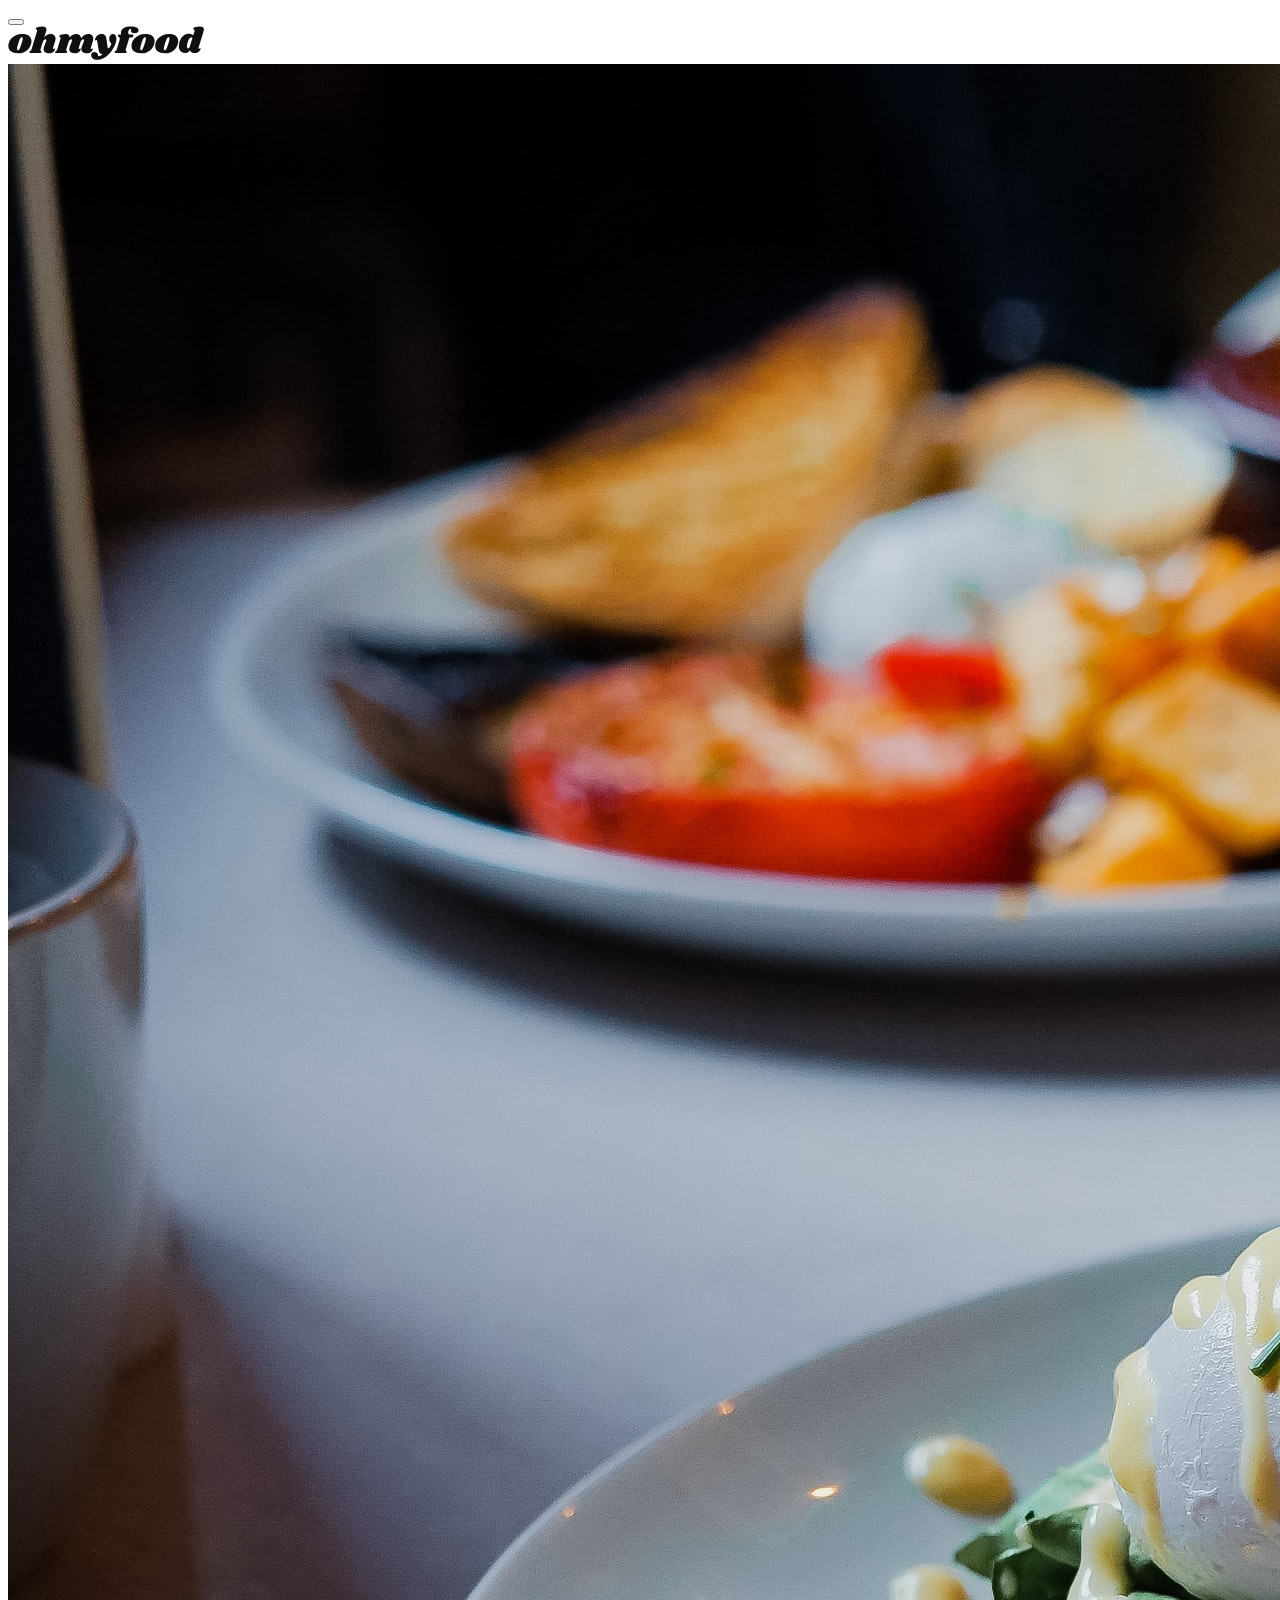
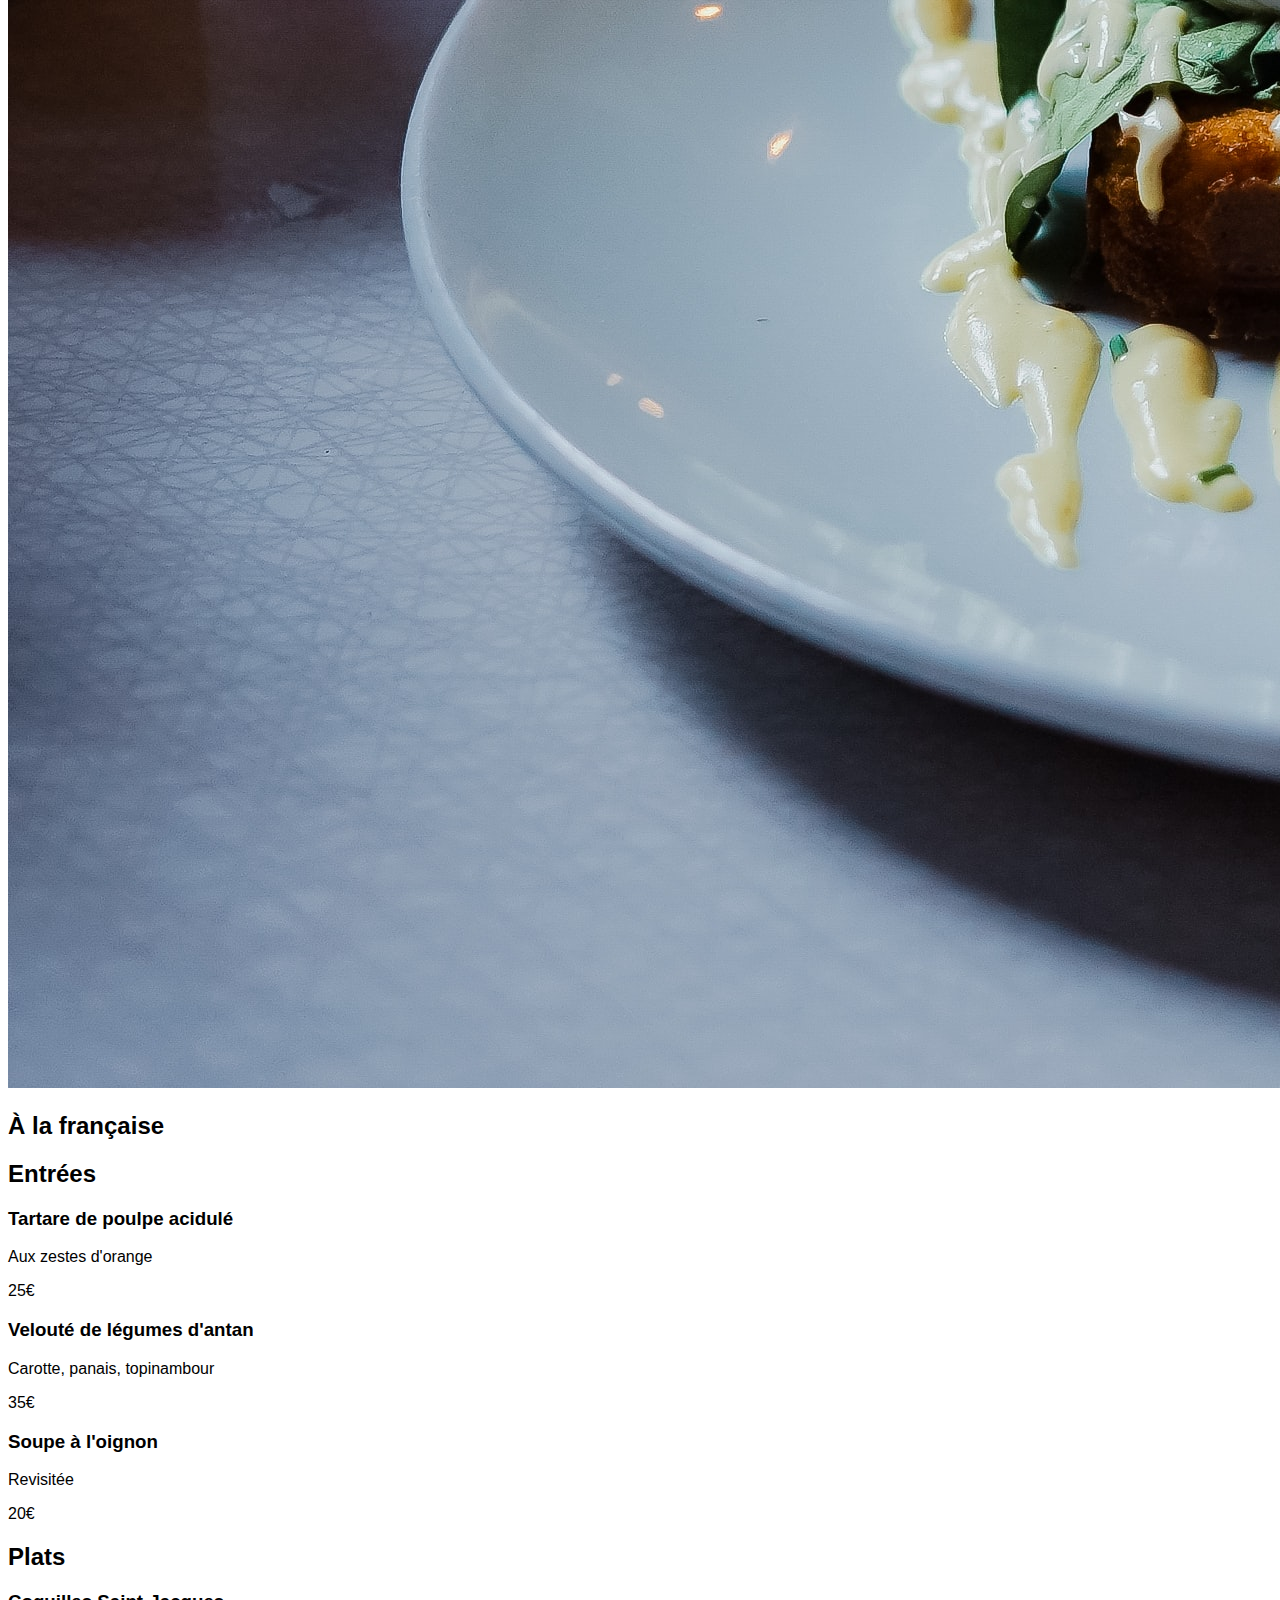
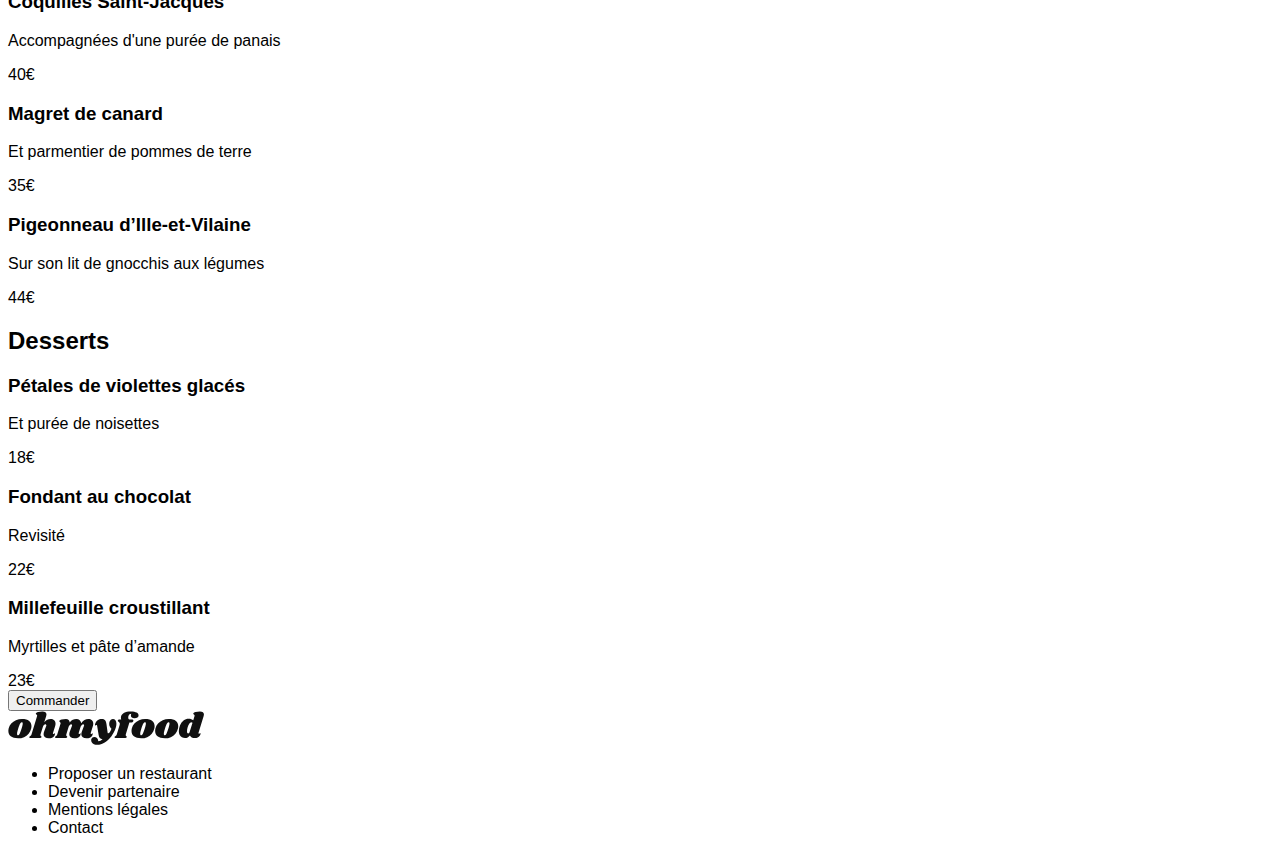
==== OhMyFood/a-la-francaise.html @ ac352d1b "Add files via upload" ====
<!DOCTYPE html>
<html lang="fr">
<head>
    <meta charset="UTF-8">
    <meta name="viewport" content="width=device-width, initial-scale=1.0">
    <title>Menu - À la française</title>
    <link rel="stylesheet" href="css/style.css">
    <link rel="preconnect" href="https://fonts.googleapis.com">
    <link rel="preconnect" href="https://fonts.gstatic.com" crossorigin>
    <link href="https://fonts.googleapis.com/css2?family=Raleway:wght@400;500;700&display=swap" rel="stylesheet">
    <link rel="stylesheet" href="https://cdnjs.cloudflare.com/ajax/libs/font-awesome/6.2.1/css/all.min.css"
        integrity="sha512-MV7K8+y+gLIBoVD59lQIYicR65iaqukzvf/nwasF0nqhPay5w/9lJmVM2hMDcnK1OnMGCdVK+iQrJ7lzPJQd1w=="
        crossorigin="anonymous" referrerpolicy="no-referrer">
</head>
<body>
    <header>
        <button class="retour"><a href="index.html"><i class="fa-solid fa-arrow-left"></i></a></button>
        <div class="header__img">
            <a href="">
                <img src="images/logo/ohmyfood@2x.svg" alt="logo de ohmyfood">
            </a>
        </div>
    </header>
    <main>
        <div class="restaurant-img">
            <img src="images/restaurants/toa-heftiba-DQKerTsQwi0-unsplash.jpg" alt="À la française">
        </div>
        <section class="restaurant__menu">
            <div class="restaurant__title">
                <h2>À la française</h2>
                <i class="fa-regular fa-heart"></i>
            </div>
            <section class="menu">
                <h2 class="title">
                    Entrées
                </h2>
                <article class="menu__content">
                    <h3 class="menu__title">Tartare de poulpe acidulé</h3>
                    <div class="menu__price__desc">
                        <p>Aux zestes d'orange</p>
                        <div class="price">25€</div>
                    </div>
                </article>
                <article class="menu__content">
                    <h3 class="menu__title">Velouté de légumes d'antan</h3>
                    <div class="menu__price__desc">
                        <p>Carotte, panais, topinambour</p>
                        <div class="price">35€</div>
                    </div>
                </article>
                <article class="menu__content">
                    <h3 class="menu__title">Soupe à l'oignon</h3>
                    <div class="menu__price__desc">
                        <p>Revisitée</p>
                        <div class="price">20€</div>
                    </div>
                </article>
            </section>
            <section class="menu">
                <h2 class="title">
                    Plats
                </h2>
                <article class="menu__content">
                    <h3 class="menu__title">Coquilles Saint-Jacques</h3>
                    <div class="menu__price__desc">
                        <p>Accompagnées d'une purée de panais</p>
                        <div class="price">40€</div>
                    </div>
                </article>
                <article class="menu__content">
                    <h3 class="menu__title">Magret de canard</h3>
                    <div class="menu__price__desc">
                        <p>Et parmentier de pommes de terre</p>
                        <div class="price">35€</div>
                    </div>
                </article>
                <article class="menu__content">
                    <h3 class="menu__title">Pigeonneau d’Ille-et-Vilaine</h3>
                    <div class="menu__price__desc">
                        <p>Sur son lit de gnocchis aux légumes</p>
                        <div class="price">44€</div>
                    </div>
                </article>
            </section>
            <section class="menu">
                <h2 class="title">
                    Desserts
                </h2>
                <article class="menu__content">
                    <h3 class="menu__title">Pétales de violettes glacés</h3>
                    <div class="menu__price__desc">
                        <p>Et purée de noisettes</p>
                        <div class="price">18€</div>
                    </div>
                </article>
                <article class="menu__content">
                    <h3 class="menu__title">Fondant au chocolat</h3>
                    <div class="menu__price__desc">
                        <p>Revisité</p>
                        <div class="price">22€</div>
                    </div>
                </article>
                <article class="menu__content">
                    <h3 class="menu__title">Millefeuille croustillant</h3>
                    <div class="menu__price__desc">
                        <p>Myrtilles et pâte d’amande</p>
                        <div class="price">23€</div>
                    </div>
                </article>
            </section>
        </section>
        <div class="commander">
            <button class="bouton">Commander</button>
        </div> 
    </main>
    <footer>
        <footer>
            <img src="images/logo/ohmyfood@2x.svg" alt="logo ohmyfood">
            <div class="footer-nav">
                <nav>
                    <ul>
                        <li>
                            <i class="fa-solid fa-utensils"></i>Proposer un restaurant</li>
                        <li>
                            <i class="fa-solid fa-handshake-angle"></i>Devenir partenaire</li>
                        <li>Mentions légales</li>
                        <li>Contact</li>
                    </ul>
                </nav>
            </div>
        </footer>
    </footer>   
</body>
</html>
---- OhMyFood/css/style.css ----
/****** General ***********/
* {
  font-family: "Roboto", sans-serif;
}

:root {
  --main-color: #9356DC;
  --main-bg-color: #F2F2F2;
  --button-bg-color:linear-gradient(193.33deg, #9356DC -11.44%, #FF79DA 123.93%);
}

a {
  text-decoration: none;
  color: #000;
}

@media screen and (max-width: 768px) {
  body {
    margin: 0;
    padding: 0px;
    background-color: #f6f6f6;
  }
  footer {
    background-color: #353535;
    padding-top: 30px;
    padding-bottom: 10px;
  }
  footer img {
    padding-left: 37px;
    filter: invert(100%) sepia(0%) saturate(7500%) hue-rotate(120deg) brightness(120%) contrast(102%);
    width: 138px;
  }
  footer .footer-nav nav ul li {
    color: white;
    list-style: none;
    padding-bottom: 10px;
  }
  footer i {
    font-size: 15px;
  }
  figure {
    background-color: white;
    border-radius: 20px;
    width: 85%;
  }
  figure img {
    width: 100%;
    height: 200px;
    -o-object-fit: cover;
       object-fit: cover;
    border-top-left-radius: 20px;
    border-top-right-radius: 20px;
  }
  figure figcaption {
    padding-left: 15px;
  }
  .restaurant__content {
    display: flex;
    justify-content: space-between;
    margin-top: -20px;
  }
  i {
    padding-right: 15px;
    margin-top: -30px;
    font-size: 25px;
  }
  .restaurant__list {
    display: flex;
    position: absolute;
    margin-left: 64%;
    padding-left: 10px;
    padding-right: 10px;
    height: 30px;
    border-radius: 5px;
    background-color: #99E2D0;
    text-align: center;
    align-items: center;
    color: #008766;
  }
  #restaurant {
    background-color: var(--main-bg-color);
    padding-bottom: 50px;
    padding-top: 25px;
  }
  #restaurant h1 {
    padding-left: 40px;
    font-size: 24px;
  }
  #restaurant h1 h2 {
    font-size: 18px;
  }
  #restaurant__place {
    font-size: 17px;
    margin-top: -15px;
    padding-bottom: 15px;
  }
  nav ol li {
    margin-left: -20px;
    padding-bottom: 20px;
    list-style: none;
  }
  nav ol li p {
    border-radius: 50px;
    text-align: center;
    background: var(--main-color);
    color: white;
    width: 27px;
    position: relative;
    height: 27px;
    display: block;
    align-items: center;
    margin-top: -43px;
    margin-left: -11px;
    line-break: 27px !important;
  }
  .mon__button {
    text-decoration: none;
    color: #000;
    display: inline-block;
    width: 95%;
    height: 60px;
    line-height: 60px;
    vertical-align: middle;
    text-align: center;
    border-radius: 15px;
    background: #f6f6f6;
    box-shadow: 2px 4px 3px lightgrey;
  }
  .fonctionnement {
    padding-bottom: 25px;
    padding-top: 20px;
    background-color: white;
  }
  .fonctionnement h1 {
    padding-left: 20px;
    font-size: 24px;
    margin-top: 30px;
  }
  .fonctionnement nav {
    width: 100%;
  }
  .fonctionnement nav ul {
    width: 100%;
  }
  .fonctionnement nav ul li {
    margin-left: 4%;
    padding-bottom: 20px;
    list-style: none;
    width: 80%;
  }
  .fonctionnement nav ul li a {
    display: inline-block;
    width: 100%;
    line-height: 60px;
    border-radius: 15px;
    background: #f6f6f6;
    box-shadow: 2px 4px 3px lightgrey;
  }
  .fonctionnement nav ul li a i {
    font-size: 16px;
  }
  .fonctionnement nav ul li p {
    border-radius: 50px;
    background: var(--main-color);
    color: white;
    width: 11px;
    position: relative;
    height: 26px;
    margin-top: -43px;
    margin-left: -11px;
  }
  .bouton {
    line-height: 50px;
    text-align: center;
    width: 55%;
    color: white;
    background: linear-gradient(193.33deg, #9356DC -11.44%, #FF79DA 123.93%);
    border-radius: 25px;
    height: 50px;
    font-size: 16px;
    text-decoration: none;
    transition: all ease-out;
  }
  .bouton:hover {
    background: #e685e0;
    box-shadow: rgba(2, 3, 0, 0.35);
  }
  .reservation {
    display: flex;
    flex-direction: column;
    width: 100%;
    align-items: center;
    background-color: #f6f6f6;
    padding-bottom: 40px;
  }
  .reservation p {
    width: 85%;
    font-size: 18px;
    text-align: center;
    margin-top: 0px;
  }
  .reservation h1 {
    width: 70%;
    text-align: center;
    margin-bottom: 10px;
  }
  input {
    background-color: #EAEAEA;
    color: #353535;
    border: none;
    width: 100%;
    text-align: center;
    height: 45px;
    font-family: "Roboto";
    font-size: 16px;
  }
  .icon-placeholder {
    position: relative;
  }
  .icon-placeholder i {
    position: absolute;
    left: 32%;
    top: 63px;
    transform: translateY(-100%);
    font-size: 20px;
    color: #353535;
  }
  .header__img {
    padding-left: 30%;
    padding-top: 15px;
    padding-bottom: 10px;
    box-shadow: 2px 4px 3px black;
    background-color: white;
  }
  .icon-heart:active {
    color: red;
  }
  /*     --------------------------------------------------------------------------  LES AUTRES PAGES     -------------------------------------------------------------------------- */
  .retour {
    position: absolute;
    padding-top: 28px;
    background-color: white;
    border-color: white;
    box-shadow: 0px 0px 0px white;
    padding-left: 20px;
    border-style: none;
  }
  .restaurant-img img {
    -o-object-fit: cover;
       object-fit: cover;
    width: 100%;
    height: 220px;
    position: relative;
  }
  h2, h3, p, .price {
    padding-left: 15px;
  }
  .menu h2 {
    margin-bottom: -2px;
    font-family: Roboto;
    text-transform: uppercase;
    font-weight: lighter;
    -webkit-text-decoration: underline #99E2D0;
            text-decoration: underline #99E2D0;
  }
  .commander {
    align-items: center;
    display: flex;
    flex-direction: column;
    padding-bottom: 40px;
    margin-top: 3%;
  }
  .check {
    font-size: 16px;
    position: absolute;
    left: 90%;
    top: 38%;
    color: white;
    border-radius: 20px;
    width: 20px;
    background-color: #99E2D0;
  }
  .check {
    animation-name: slideLeft;
    -webkit-animation-name: slideLeft;
    animation-duration: 1s;
    -webkit-animation-duration: 1s;
    animation-timing-function: ease-in-out;
    -webkit-animation-timing-function: ease-in-out;
    visibility: visible !important;
    animation-delay: 3s;
  }
  @keyframes slideLeft {
    0% {
      transform: translateX(150%);
    }
    50% {
      transform: translateX(-8%);
    }
    65% {
      transform: translateX(4%);
    }
    80% {
      transform: translateX(-4%);
    }
    95% {
      transform: translateX(2%);
    }
    100% {
      transform: translateX(0%);
    }
  }
  .restaurant__menu {
    border-top: 20px;
  }
  .restaurant__menu .restaurant__title {
    display: flex;
    padding-top: 10px;
    border-radius: 20px;
    background-color: #f6f6f6;
    position: relative;
    margin-top: -40px;
    justify-content: space-between;
  }
  .restaurant__menu .restaurant__title i {
    padding-top: 46px;
  }
  .menu__content {
    background-color: white;
    height: 70px;
    border-radius: 15px;
    width: 94%;
    margin-left: 12px;
    margin-top: 13px;
    box-shadow: 2px 4px 3px #EAEAEA;
  }
  .menu__title {
    margin-top: 12px;
    padding-top: 10px;
  }
  .menu__price__desc {
    display: flex;
    flex-direction: row;
    justify-content: space-between;
    align-items: baseline;
    margin-top: -23px;
    width: 95%;
  }
  .menu__price__desc p {
    font-size: 15px;
  }
}
/*
------------------------------------------------------------------------------------------- VERSION TABLET -----------------------------------------------------------------------------------*/
@media screen and (min-width: 769px) and (max-width: 1200px) {
  body {
    margin: 0;
  }
  .header__img {
    padding-left: 40%;
    padding-top: 15px;
    padding-bottom: 10px;
    background-color: white;
  }
  .icon-placeholder {
    position: relative;
  }
  .icon-placeholder i {
    position: absolute;
    left: 43%;
    top: 63px;
    transform: translateY(-100%);
    font-size: 20px;
    color: #353535;
  }
  input {
    background-color: #EAEAEA;
    color: #353535;
    border: none;
    width: 99.5%;
    text-align: center;
    height: 45px;
    font-family: "Roboto";
    font-size: 16px;
  }
  .reservation {
    display: flex;
    flex-direction: column;
    width: 100%;
    align-items: center;
    background-color: #f6f6f6;
    padding-bottom: 40px;
  }
  .reservation h1 {
    width: 70%;
    text-align: center;
    margin-bottom: 10px;
  }
  .reservation p {
    width: 85%;
    font-size: 18px;
    text-align: center;
    margin-top: 0px;
  }
  .bouton {
    line-height: 50px;
    text-align: center;
    width: 25%;
    color: white;
    background: linear-gradient(193.33deg, #9356DC -11.44%, #FF79DA 123.93%);
    border-radius: 25px;
    height: 50px;
    font-size: 16px;
    text-decoration: none;
    transition: all ease-out;
  }
  .bouton:hover {
    background: #e685e0;
    box-shadow: rgba(2, 3, 0, 0.35);
  }
  .fonctionnement {
    padding-bottom: 25px;
    padding-top: 20px;
    background-color: white;
  }
  .fonctionnement h1 {
    padding-left: 11%;
    font-size: 24px;
    margin-top: 30px;
  }
  .fonctionnement nav {
    display: flex;
    flex-direction: row;
    width: 100%;
  }
  .fonctionnement nav ul {
    width: 100%;
    display: flex;
  }
  .fonctionnement nav ul li {
    margin-left: 7%;
    padding-bottom: 20px;
    list-style: none;
    width: 23%;
  }
  .fonctionnement nav ul li a {
    display: inline-block;
    width: 100%;
    line-height: 60px;
    border-radius: 15px;
    background: #f6f6f6;
    box-shadow: 2px 4px 3px lightgrey;
  }
  .fonctionnement nav ul li a i {
    font-size: 16px;
    padding-left: 9%;
  }
  .fonctionnement nav ul li p {
    border-radius: 50px;
    text-align: center;
    background: var(--main-color);
    color: white;
    width: 21px;
    position: relative;
    height: 21px;
    margin-top: -43px;
    margin-left: -11px;
  }
  #restaurant {
    background-color: var(--main-bg-color);
    padding-bottom: 50px;
    padding-top: 25px;
    margin-left: -15px;
  }
  #restaurant h1 {
    padding-left: 12%;
    font-size: 24px;
  }
  #restaurant h2 {
    font-size: 18px;
  }
  .restaurant__figure {
    padding-left: 10%;
  }
  .restaurant__list {
    display: flex;
    position: absolute;
    margin-left: 24.5%;
    padding-left: 10px;
    padding-right: 10px;
    height: 30px;
    border-radius: 5px;
    background-color: #99E2D0;
    text-align: center;
    align-items: center;
    color: #008766;
  }
  .restaurant__content {
    display: flex;
    justify-content: space-between;
    margin-top: -20px;
  }
  .restaurant__place {
    font-size: 17px;
  }
  i {
    padding-right: 15px;
    margin-top: -20px;
    font-size: 25px;
  }
  figure {
    background-color: white;
    border-radius: 20px;
    width: 37%;
    display: inline-block;
  }
  figure img {
    width: 100%;
    height: 145px;
    -o-object-fit: cover;
       object-fit: cover;
    border-top-left-radius: 20px;
    border-top-right-radius: 20px;
  }
  figure figcaption {
    padding-left: 15px;
  }
  footer {
    background-color: #353535;
    padding-top: 30px;
    padding-bottom: 10px;
    display: flex;
    flex-direction: row-reverse;
    justify-content: space-evenly;
  }
  footer img {
    padding-left: 37px;
    filter: invert(100%) sepia(0%) saturate(7500%) hue-rotate(120deg) brightness(120%) contrast(102%);
    width: 138px;
  }
  footer i {
    font-size: 15px;
  }
  .footer-nav nav ul {
    color: white;
    list-style: none;
    width: 100%;
    display: flex;
    justify-content: space-between;
  }
  .footer-nav nav ul ul {
    display: flex;
    justify-content: space-around;
  }
  /*-----------------------  DEUXIEME PARTIE TABLETTE --------------------- */
  .retour {
    position: absolute;
    padding-top: 28px;
    background-color: white;
    border-color: white;
    box-shadow: 0px 0px 0px white;
    padding-left: 20px;
    border-style: none;
  }
  .restaurant-img img {
    -o-object-fit: cover;
       object-fit: cover;
    width: 100%;
    height: 220px;
    position: relative;
  }
  h2, h3, p, .price {
    padding-left: 15px;
  }
  .menu h2 {
    margin-bottom: -2px;
    font-family: Roboto;
    text-transform: uppercase;
    font-weight: lighter;
    -webkit-text-decoration: underline #99E2D0;
            text-decoration: underline #99E2D0;
  }
  .commander {
    align-items: center;
    display: flex;
    flex-direction: column;
    padding-bottom: 2%;
    margin-left: 10%;
    margin-right: 10%;
    background-color: #f6f6f6;
  }
  .check {
    font-size: 16px;
    position: absolute;
    left: 90%;
    top: 38%;
    color: white;
    border-radius: 20px;
    width: 20px;
    background-color: #99E2D0;
  }
  .check {
    animation-name: slideLeft;
    -webkit-animation-name: slideLeft;
    animation-duration: 1s;
    -webkit-animation-duration: 1s;
    animation-timing-function: ease-in-out;
    -webkit-animation-timing-function: ease-in-out;
    visibility: visible !important;
    animation-delay: 3s;
  }
  @keyframes slideLeft {
    0% {
      transform: translateX(150%);
    }
    50% {
      transform: translateX(-8%);
    }
    65% {
      transform: translateX(4%);
    }
    80% {
      transform: translateX(-4%);
    }
    95% {
      transform: translateX(2%);
    }
    100% {
      transform: translateX(0%);
    }
  }
  .restaurant__menu {
    border-top: 20px;
    padding: 0% 10% 0% 10%;
  }
  .restaurant__title {
    display: flex;
    padding-top: 10px;
    border-radius: 20px;
    background-color: #f6f6f6;
    position: relative;
    margin-top: -40px;
    justify-content: space-between;
  }
  .restaurant__title i {
    padding-top: 46px;
  }
  .menu {
    background-color: #f6f6f6;
    margin-top: -38px;
    padding-top: 50px;
    padding-bottom: 8%;
  }
  .menu__content {
    background-color: white;
    height: 70px;
    border-radius: 15px;
    width: 94%;
    margin-left: 12px;
    margin-top: 20px;
    padding-bottom: 20px;
    box-shadow: 2px 4px 3px #EAEAEA;
  }
  .menu__title {
    margin-top: 12px;
    padding-top: 10px;
  }
  .menu__price__desc {
    display: flex;
    flex-direction: row;
    justify-content: space-between;
    align-items: baseline;
    margin-top: -23px;
    width: 95%;
  }
  .menu__price__desc p {
    font-size: 15px;
  }
}/*# sourceMappingURL=style.css.map */
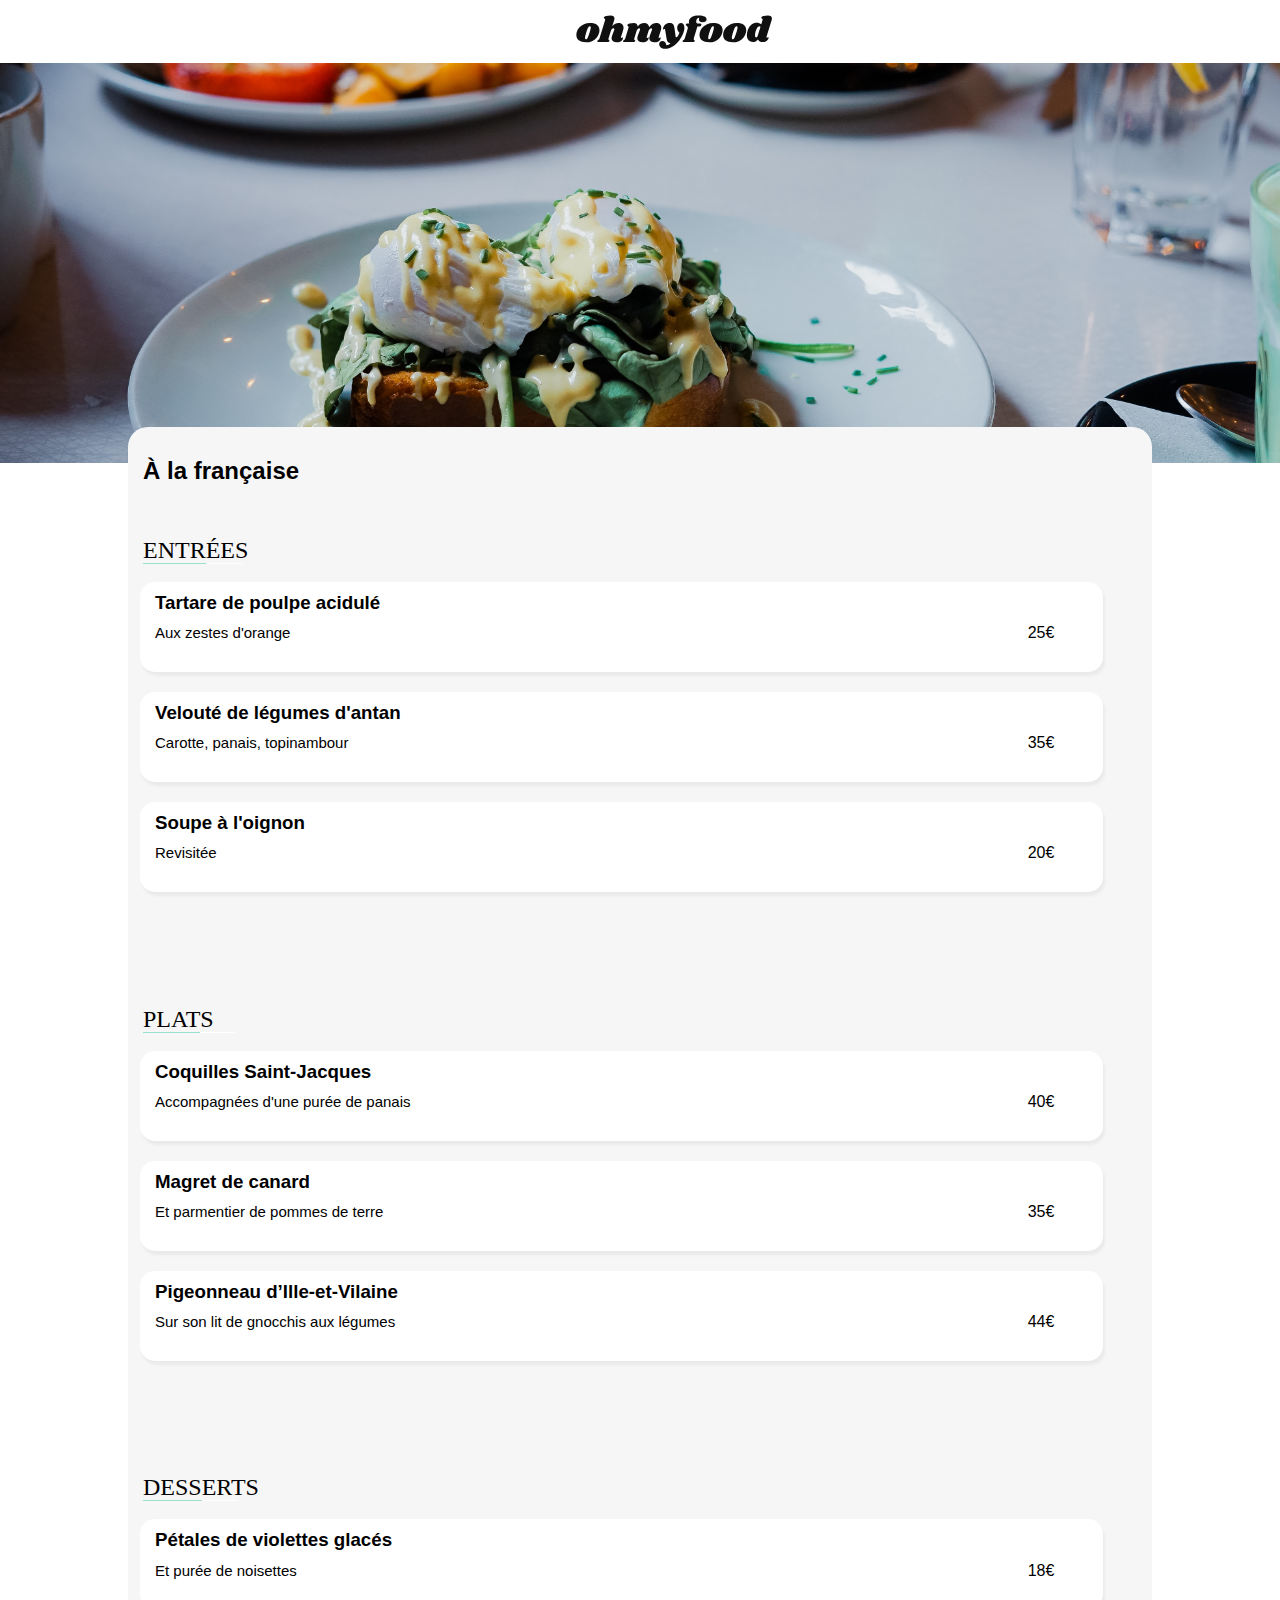
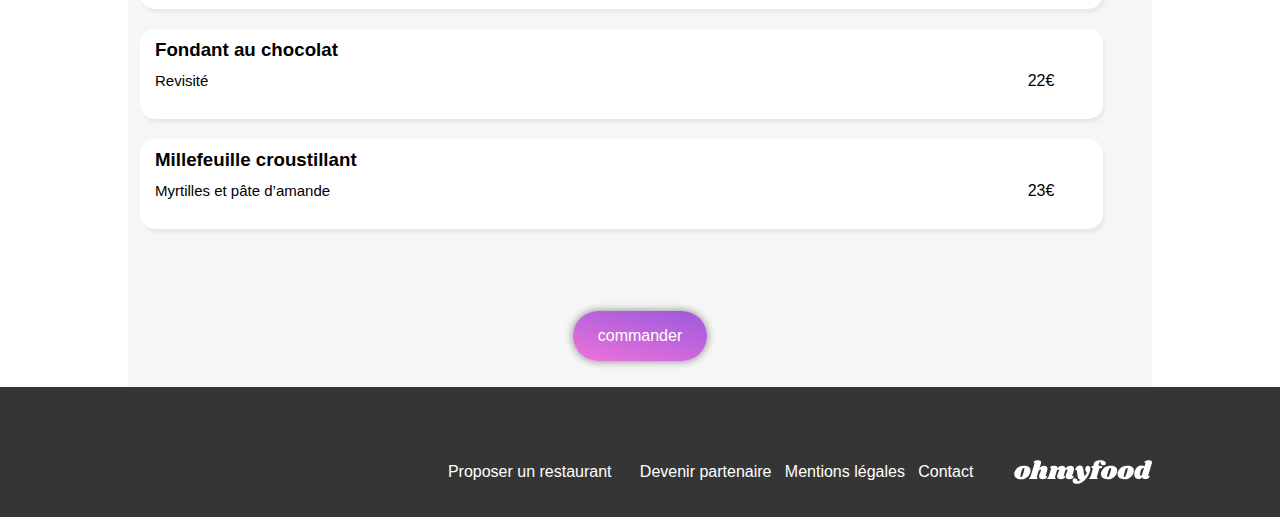
==== commit 77065f84: "j'ai modifié du scss et du HTML pour pouvoir faire l'underline en dessous des menu" ====
--- a/OhMyFood/a-la-francaise.html
+++ b/OhMyFood/a-la-francaise.html
@@ -32,7 +32,7 @@
             </div>
             <section class="menu">
                 <h2 class="title">
-                    Entrées
+                    <span class="underline-custom">Entr</span>ées
                 </h2>
                 <article class="menu__content">
                     <h3 class="menu__title">Tartare de poulpe acidulé</h3>
@@ -58,7 +58,7 @@
             </section>
             <section class="menu">
                 <h2 class="title">
-                    Plats
+                    <span class="underline-custom">Plat</span>s
                 </h2>
                 <article class="menu__content">
                     <h3 class="menu__title">Coquilles Saint-Jacques</h3>
@@ -84,7 +84,7 @@
             </section>
             <section class="menu">
                 <h2 class="title">
-                    Desserts
+                    <span class="underline-custom">Dess</span>erts
                 </h2>
                 <article class="menu__content">
                     <h3 class="menu__title">Pétales de violettes glacés</h3>
@@ -110,7 +110,7 @@
             </section>
         </section>
         <div class="commander">
-            <button class="bouton">Commander</button>
+            <a class="bouton" href="#">commander</a>
         </div> 
     </main>
     <footer>
--- a/OhMyFood/css/style.css
+++ b/OhMyFood/css/style.css
@@ -1,3 +1,4 @@
+@charset "UTF-8";
 /****** General ***********/
 * {
   font-family: "Roboto", sans-serif;
@@ -175,6 +176,7 @@
     width: 55%;
     color: white;
     background: linear-gradient(193.33deg, #9356DC -11.44%, #FF79DA 123.93%);
+    box-shadow: 0 0 0.5em gray;
     border-radius: 25px;
     height: 50px;
     font-size: 16px;
@@ -183,7 +185,7 @@
   }
   .bouton:hover {
     background: #e685e0;
-    box-shadow: rgba(2, 3, 0, 0.35);
+    box-shadow: 0 0 1em gray;
   }
   .reservation {
     display: flex;
@@ -260,15 +262,35 @@
     font-family: Roboto;
     text-transform: uppercase;
     font-weight: lighter;
-    -webkit-text-decoration: underline #99E2D0;
-            text-decoration: underline #99E2D0;
+  }
+  .menu h2 .underline-custom {
+    font-family: Roboto;
+    position: relative;
+    display: inline-block;
+  }
+  .menu h2 .underline-custom::before {
+    content: "";
+    position: absolute;
+    height: 1px;
+    width: 100%; /* Pleine largeur du texte */
+    background-color: #99E2D0; /* Couleur de l'underline */
+    bottom: 0;
+  }
+  .menu h2 .underline-custom::after {
+    content: "";
+    position: absolute;
+    height: 1px;
+    width: 60%; /* Ajustez la largeur de l'underline selon vos besoins */
+    background-color: white; /* Couleur de fond pour masquer l'underline en trop */
+    bottom: 0;
+    left: 100%; /* Alignez l'underline à droite du texte */
   }
   .commander {
     align-items: center;
     display: flex;
     flex-direction: column;
     padding-bottom: 40px;
-    margin-top: 3%;
+    margin-top: 10%;
   }
   .check {
     font-size: 16px;
@@ -368,7 +390,7 @@
   .icon-placeholder i {
     position: absolute;
     left: 43%;
-    top: 63px;
+    top: px;
     transform: translateY(-100%);
     font-size: 20px;
     color: #353535;
@@ -408,6 +430,7 @@
     width: 25%;
     color: white;
     background: linear-gradient(193.33deg, #9356DC -11.44%, #FF79DA 123.93%);
+    box-shadow: 0 0 0.5em gray;
     border-radius: 25px;
     height: 50px;
     font-size: 16px;
@@ -416,7 +439,7 @@
   }
   .bouton:hover {
     background: #e685e0;
-    box-shadow: rgba(2, 3, 0, 0.35);
+    box-shadow: 0 0 1em gray;
   }
   .fonctionnement {
     padding-bottom: 25px;
@@ -534,7 +557,7 @@
     justify-content: space-evenly;
   }
   footer img {
-    padding-left: 37px;
+    padding-left: 60px;
     filter: invert(100%) sepia(0%) saturate(7500%) hue-rotate(120deg) brightness(120%) contrast(102%);
     width: 138px;
   }
@@ -577,8 +600,28 @@
     font-family: Roboto;
     text-transform: uppercase;
     font-weight: lighter;
-    -webkit-text-decoration: underline #99E2D0;
-            text-decoration: underline #99E2D0;
+  }
+  .menu h2 .underline-custom {
+    font-family: Roboto;
+    position: relative;
+    display: inline-block;
+  }
+  .menu h2 .underline-custom::before {
+    content: "";
+    position: absolute;
+    height: 1px;
+    width: 100%; /* Pleine largeur du texte */
+    background-color: #99E2D0; /* Couleur de l'underline */
+    bottom: 0;
+  }
+  .menu h2 .underline-custom::after {
+    content: "";
+    position: absolute;
+    height: 1px;
+    width: 60%; /* Ajustez la largeur de l'underline selon vos besoins */
+    background-color: white; /* Couleur de fond pour masquer l'underline en trop */
+    bottom: 0;
+    left: 100%; /* Alignez l'underline à droite du texte */
   }
   .commander {
     align-items: center;
@@ -651,7 +694,7 @@
     padding-top: 50px;
     padding-bottom: 8%;
   }
-  .menu__content {
+  .menu .menu__content {
     background-color: white;
     height: 70px;
     border-radius: 15px;
@@ -661,11 +704,11 @@
     padding-bottom: 20px;
     box-shadow: 2px 4px 3px #EAEAEA;
   }
-  .menu__title {
+  .menu .menu__content .menu__title {
     margin-top: 12px;
     padding-top: 10px;
   }
-  .menu__price__desc {
+  .menu .menu__content .menu__price__desc {
     display: flex;
     flex-direction: row;
     justify-content: space-between;
@@ -673,7 +716,366 @@
     margin-top: -23px;
     width: 95%;
   }
-  .menu__price__desc p {
+  .menu .menu__content .menu__price__desc p {
     font-size: 15px;
   }
+}
+/* ----------------------------------------   VERSION DESKTOP ----------------------------------- */
+@media screen and (min-width: 1201px) {
+  body {
+    margin: 0;
+  }
+  .header__img {
+    padding-left: 45%;
+    padding-top: 15px;
+    padding-bottom: 10px;
+    background-color: white;
+  }
+  .icon-placeholder {
+    position: relative;
+  }
+  .icon-placeholder i {
+    position: absolute;
+    left: 46%;
+    top: 52px;
+    transform: translateY(-100%);
+    font-size: 20px;
+    color: #353535;
+  }
+  input {
+    background-color: #EAEAEA;
+    color: #353535;
+    border: none;
+    width: 99.5%;
+    text-align: center;
+    height: 45px;
+    font-family: "Roboto";
+    font-size: 16px;
+  }
+  .reservation {
+    display: flex;
+    flex-direction: column;
+    width: 100%;
+    align-items: center;
+    background-color: #f6f6f6;
+    padding-bottom: 40px;
+  }
+  .reservation h1 {
+    width: 70%;
+    text-align: center;
+    margin-bottom: 10px;
+  }
+  .reservation p {
+    width: 85%;
+    font-size: 18px;
+    text-align: center;
+    margin-top: 0px;
+  }
+  .bouton {
+    line-height: 50px;
+    text-align: center;
+    width: 13%;
+    color: white;
+    background: linear-gradient(193.33deg, #9356DC -11.44%, #FF79DA 123.93%);
+    box-shadow: 0 0 0.5em gray;
+    border-radius: 25px;
+    height: 50px;
+    font-size: 16px;
+    text-decoration: none;
+    transition: all ease-out;
+  }
+  .bouton:hover {
+    background: #e685e0;
+    box-shadow: 0 0 1em gray;
+  }
+  .fonctionnement {
+    padding-bottom: 25px;
+    padding-top: 20px;
+    background-color: white;
+  }
+  .fonctionnement h1 {
+    padding-left: 11%;
+    font-size: 24px;
+    margin-top: 30px;
+  }
+  .fonctionnement nav {
+    display: flex;
+    flex-direction: row;
+    width: 100%;
+  }
+  .fonctionnement nav ul {
+    width: 80%;
+    display: flex;
+  }
+  .fonctionnement nav ul li {
+    margin-left: 12%;
+    padding-bottom: 20px;
+    list-style: none;
+    width: 23%;
+  }
+  .fonctionnement nav ul li a {
+    display: inline-block;
+    width: 100%;
+    line-height: 60px;
+    border-radius: 15px;
+    background: #f6f6f6;
+    box-shadow: 2px 4px 3px lightgrey;
+  }
+  .fonctionnement nav ul li a i {
+    font-size: 16px;
+    padding-left: 9%;
+  }
+  .fonctionnement nav ul li a i:hover {
+    color: var(--main-color);
+  }
+  .fonctionnement nav ul li p {
+    border-radius: 50px;
+    text-align: center;
+    background: var(--main-color);
+    color: white;
+    width: 21px;
+    position: relative;
+    height: 21px;
+    margin-top: -43px;
+    margin-left: -11px;
+  }
+  #restaurant {
+    background-color: var(--main-bg-color);
+    padding-bottom: 50px;
+    padding-top: 25px;
+    margin-left: -15px;
+  }
+  #restaurant h1 {
+    padding-left: 12%;
+    font-size: 24px;
+  }
+  #restaurant h2 {
+    font-size: 18px;
+  }
+  .restaurant__figure {
+    padding-left: 10%;
+  }
+  .restaurant__list {
+    display: flex;
+    position: absolute;
+    margin-left: 27%;
+    padding-left: 15px;
+    padding-right: 10px;
+    height: 30px;
+    border-radius: 5px;
+    background-color: #99E2D0;
+    text-align: center;
+    align-items: center;
+    color: #008766;
+  }
+  .restaurant__content {
+    display: flex;
+    justify-content: space-between;
+    margin-top: -20px;
+  }
+  .restaurant__place {
+    font-size: 17px;
+  }
+  i {
+    padding-right: 15px;
+    margin-top: -20px;
+    font-size: 25px;
+  }
+  figure {
+    background-color: white;
+    border-radius: 20px;
+    width: 37%;
+    display: inline-block;
+  }
+  figure img {
+    width: 100%;
+    height: 200px;
+    -o-object-fit: cover;
+       object-fit: cover;
+    border-top-left-radius: 20px;
+    border-top-right-radius: 20px;
+  }
+  figure figcaption {
+    padding-left: 15px;
+  }
+  footer {
+    background-color: #353535;
+    padding-top: 30px;
+    padding-bottom: 10px;
+    display: flex;
+    flex-direction: row-reverse;
+    justify-content: normal;
+    padding-right: 10%;
+  }
+  footer img {
+    padding-left: 7%;
+    filter: invert(100%) sepia(0%) saturate(7500%) hue-rotate(120deg) brightness(120%) contrast(102%);
+    width: 138px;
+  }
+  footer i {
+    font-size: 15px;
+  }
+  .footer-nav nav ul {
+    color: white;
+    list-style: none;
+    width: 100%;
+    display: flex;
+    justify-content: space-between;
+  }
+  .footer-nav nav ul ul {
+    display: flex;
+    justify-content: space-around;
+  }
+  /*-----------------------  DEUXIEME PARTIE PC --------------------- */
+  .retour {
+    position: absolute;
+    padding-top: 28px;
+    background-color: white;
+    border-color: white;
+    box-shadow: 0px 0px 0px white;
+    padding-left: 20px;
+    border-style: none;
+  }
+  .restaurant-img img {
+    -o-object-fit: cover;
+       object-fit: cover;
+    width: 100%;
+    height: 400px;
+    position: relative;
+  }
+  h2, h3, p, .price {
+    padding-left: 15px;
+  }
+  .menu h2 {
+    margin-bottom: -2px;
+    font-family: Roboto;
+    text-transform: uppercase;
+    font-weight: lighter;
+  }
+  .menu h2 .underline-custom {
+    font-family: Roboto;
+    position: relative;
+    display: inline-block;
+  }
+  .menu h2 .underline-custom::before {
+    content: "";
+    position: absolute;
+    height: 1px;
+    width: 100%; /* Pleine largeur du texte */
+    background-color: #99E2D0; /* Couleur de l'underline */
+    bottom: 0;
+  }
+  .menu h2 .underline-custom::after {
+    content: "";
+    position: absolute;
+    height: 1px;
+    width: 60%; /* Ajustez la largeur de l'underline selon vos besoins */
+    background-color: white; /* Couleur de fond pour masquer l'underline en trop */
+    bottom: 0;
+    left: 100%; /* Alignez l'underline à droite du texte */
+  }
+  .commander {
+    align-items: center;
+    display: flex;
+    flex-direction: column;
+    padding-bottom: 2%;
+    margin-left: 10%;
+    margin-right: 10%;
+    background-color: #f6f6f6;
+  }
+  .check {
+    font-size: 16px;
+    position: absolute;
+    left: 90%;
+    top: 38%;
+    color: white;
+    border-radius: 20px;
+    width: 20px;
+    background-color: #99E2D0;
+  }
+  .check {
+    animation-name: slideLeft;
+    -webkit-animation-name: slideLeft;
+    animation-duration: 1s;
+    -webkit-animation-duration: 1s;
+    animation-timing-function: ease-in-out;
+    -webkit-animation-timing-function: ease-in-out;
+    visibility: visible !important;
+    animation-delay: 3s;
+  }
+  @keyframes slideLeft {
+    0% {
+      transform: translateX(150%);
+    }
+    50% {
+      transform: translateX(-8%);
+    }
+    65% {
+      transform: translateX(4%);
+    }
+    80% {
+      transform: translateX(-4%);
+    }
+    95% {
+      transform: translateX(2%);
+    }
+    100% {
+      transform: translateX(0%);
+    }
+  }
+  .restaurant__menu {
+    border-top: 20px;
+    padding: 0% 10% 0% 10%;
+  }
+  .restaurant__title {
+    display: flex;
+    padding-top: 10px;
+    border-radius: 20px;
+    background-color: #f6f6f6;
+    position: relative;
+    margin-top: -40px;
+    justify-content: space-between;
+  }
+  .restaurant__title i {
+    padding-top: 46px;
+  }
+  .menu {
+    background-color: #f6f6f6;
+    margin-top: -38px;
+    padding-top: 50px;
+    padding-bottom: 8%;
+  }
+  .menu .menu__content {
+    background-color: white;
+    height: 70px;
+    border-radius: 15px;
+    width: 94%;
+    margin-left: 12px;
+    margin-top: 20px;
+    padding-bottom: 20px;
+    box-shadow: 2px 4px 3px #EAEAEA;
+  }
+  .menu .menu__content .menu__title {
+    margin-top: 12px;
+    padding-top: 10px;
+  }
+  .menu .menu__content .menu__price__desc {
+    display: flex;
+    flex-direction: row;
+    justify-content: space-between;
+    align-items: baseline;
+    margin-top: -23px;
+    width: 95%;
+  }
+  .menu .menu__content .menu__price__desc p {
+    font-size: 15px;
+  }
+  footer {
+    width: 100%;
+  }
+  footer img {
+    padding-left: 7%;
+    filter: invert(100%) sepia(0%) saturate(7500%) hue-rotate(120deg) brightness(120%) contrast(102%);
+    width: 138px;
+  }
 }/*# sourceMappingURL=style.css.map */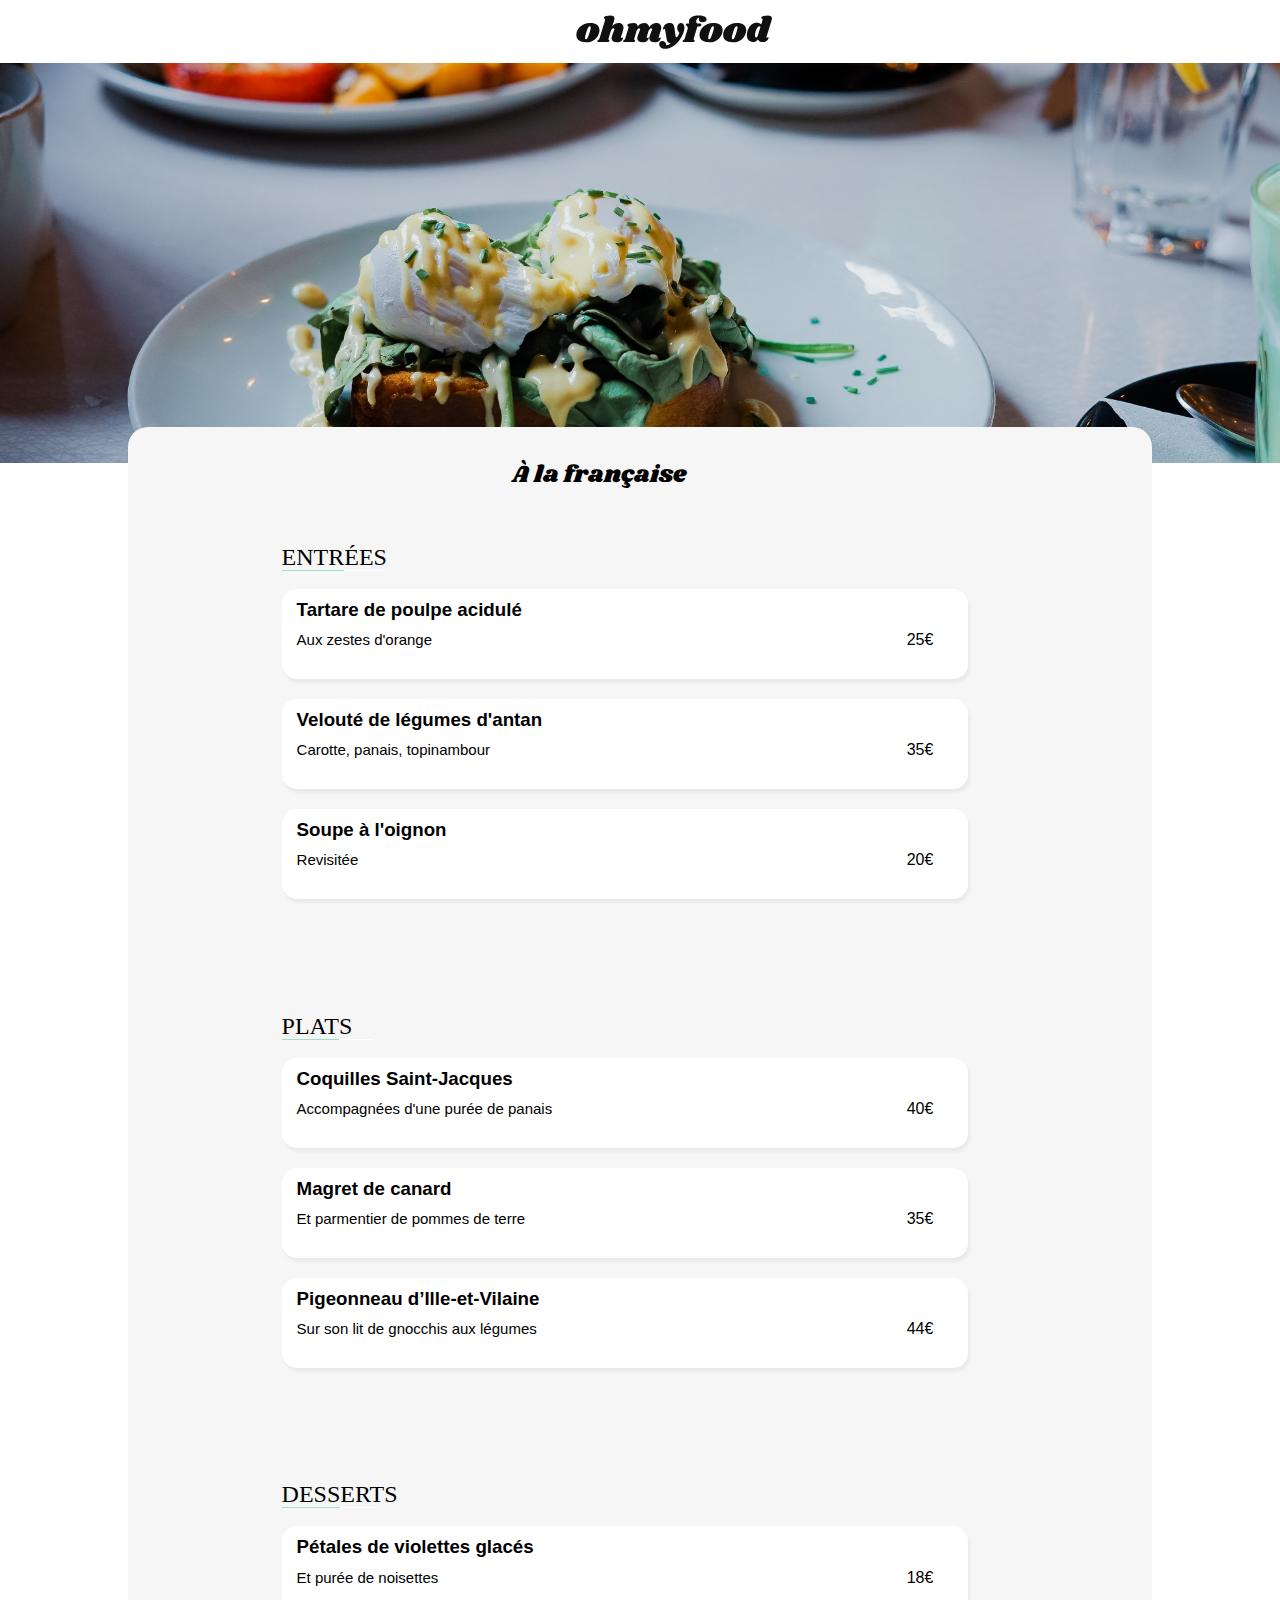
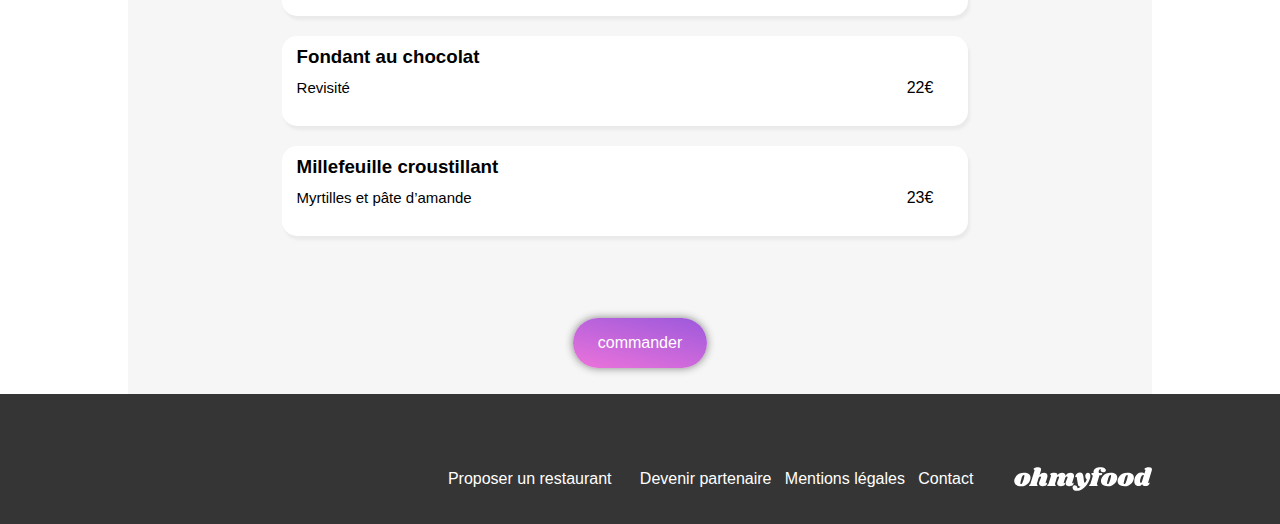
==== commit 78727987: "j'ai fais quelques modif ça m'a cassé le footer et le titre des restaurants mais c'est pas grave" ====
--- a/OhMyFood/a-la-francaise.html
+++ b/OhMyFood/a-la-francaise.html
@@ -11,6 +11,9 @@
     <link rel="stylesheet" href="https://cdnjs.cloudflare.com/ajax/libs/font-awesome/6.2.1/css/all.min.css"
         integrity="sha512-MV7K8+y+gLIBoVD59lQIYicR65iaqukzvf/nwasF0nqhPay5w/9lJmVM2hMDcnK1OnMGCdVK+iQrJ7lzPJQd1w=="
         crossorigin="anonymous" referrerpolicy="no-referrer">
+        <link rel="preconnect" href="https://fonts.googleapis.com">
+        <link rel="preconnect" href="https://fonts.gstatic.com" crossorigin>
+        <link href="https://fonts.googleapis.com/css2?family=Shrikhand&display=swap" rel="stylesheet"> 
 </head>
 <body>
     <header>
--- a/OhMyFood/css/style.css
+++ b/OhMyFood/css/style.css
@@ -347,6 +347,10 @@
   .restaurant__menu .restaurant__title i {
     padding-top: 46px;
   }
+  .restaurant__menu .restaurant__title h2 {
+    font-family: "Shrikhand", serif;
+    font-weight: lighter;
+  }
   .menu__content {
     background-color: white;
     height: 70px;
@@ -688,6 +692,10 @@
   .restaurant__title i {
     padding-top: 46px;
   }
+  .restaurant__title h2 {
+    font-family: "Shrikhand", serif;
+    font-weight: lighter;
+  }
   .menu {
     background-color: #f6f6f6;
     margin-top: -38px;
@@ -929,7 +937,7 @@
   /*-----------------------  DEUXIEME PARTIE PC --------------------- */
   .retour {
     position: absolute;
-    padding-top: 28px;
+    padding-top: 4px;
     background-color: white;
     border-color: white;
     box-shadow: 0px 0px 0px white;
@@ -1036,8 +1044,16 @@
     margin-top: -40px;
     justify-content: space-between;
   }
-  .restaurant__title i {
-    padding-top: 46px;
+  i {
+    padding-top: 39px;
+    position: relative;
+    right: 35%;
+  }
+  .restaurant__title h2 {
+    font-family: "Shrikhand", serif;
+    font-weight: lighter;
+    position: relative;
+    left: 36%;
   }
   .menu {
     background-color: #f6f6f6;
@@ -1045,21 +1061,24 @@
     padding-top: 50px;
     padding-bottom: 8%;
   }
+  .menu h2 {
+    padding-left: 15%;
+  }
   .menu .menu__content {
     background-color: white;
     height: 70px;
     border-radius: 15px;
-    width: 94%;
-    margin-left: 12px;
+    width: 67%;
     margin-top: 20px;
     padding-bottom: 20px;
     box-shadow: 2px 4px 3px #EAEAEA;
-  }
-  .menu .menu__content .menu__title {
+    margin-left: 15%;
+  }
+  .menu .menu__title {
     margin-top: 12px;
     padding-top: 10px;
   }
-  .menu .menu__content .menu__price__desc {
+  .menu .menu__price__desc {
     display: flex;
     flex-direction: row;
     justify-content: space-between;
@@ -1067,15 +1086,15 @@
     margin-top: -23px;
     width: 95%;
   }
-  .menu .menu__content .menu__price__desc p {
+  .menu .menu__price__desc p {
     font-size: 15px;
   }
-  footer {
-    width: 100%;
-  }
-  footer img {
-    padding-left: 7%;
-    filter: invert(100%) sepia(0%) saturate(7500%) hue-rotate(120deg) brightness(120%) contrast(102%);
-    width: 138px;
-  }
+}
+footer {
+  width: 100%;
+}
+footer img {
+  padding-left: 7%;
+  filter: invert(100%) sepia(0%) saturate(7500%) hue-rotate(120deg) brightness(120%) contrast(102%);
+  width: 138px;
 }/*# sourceMappingURL=style.css.map */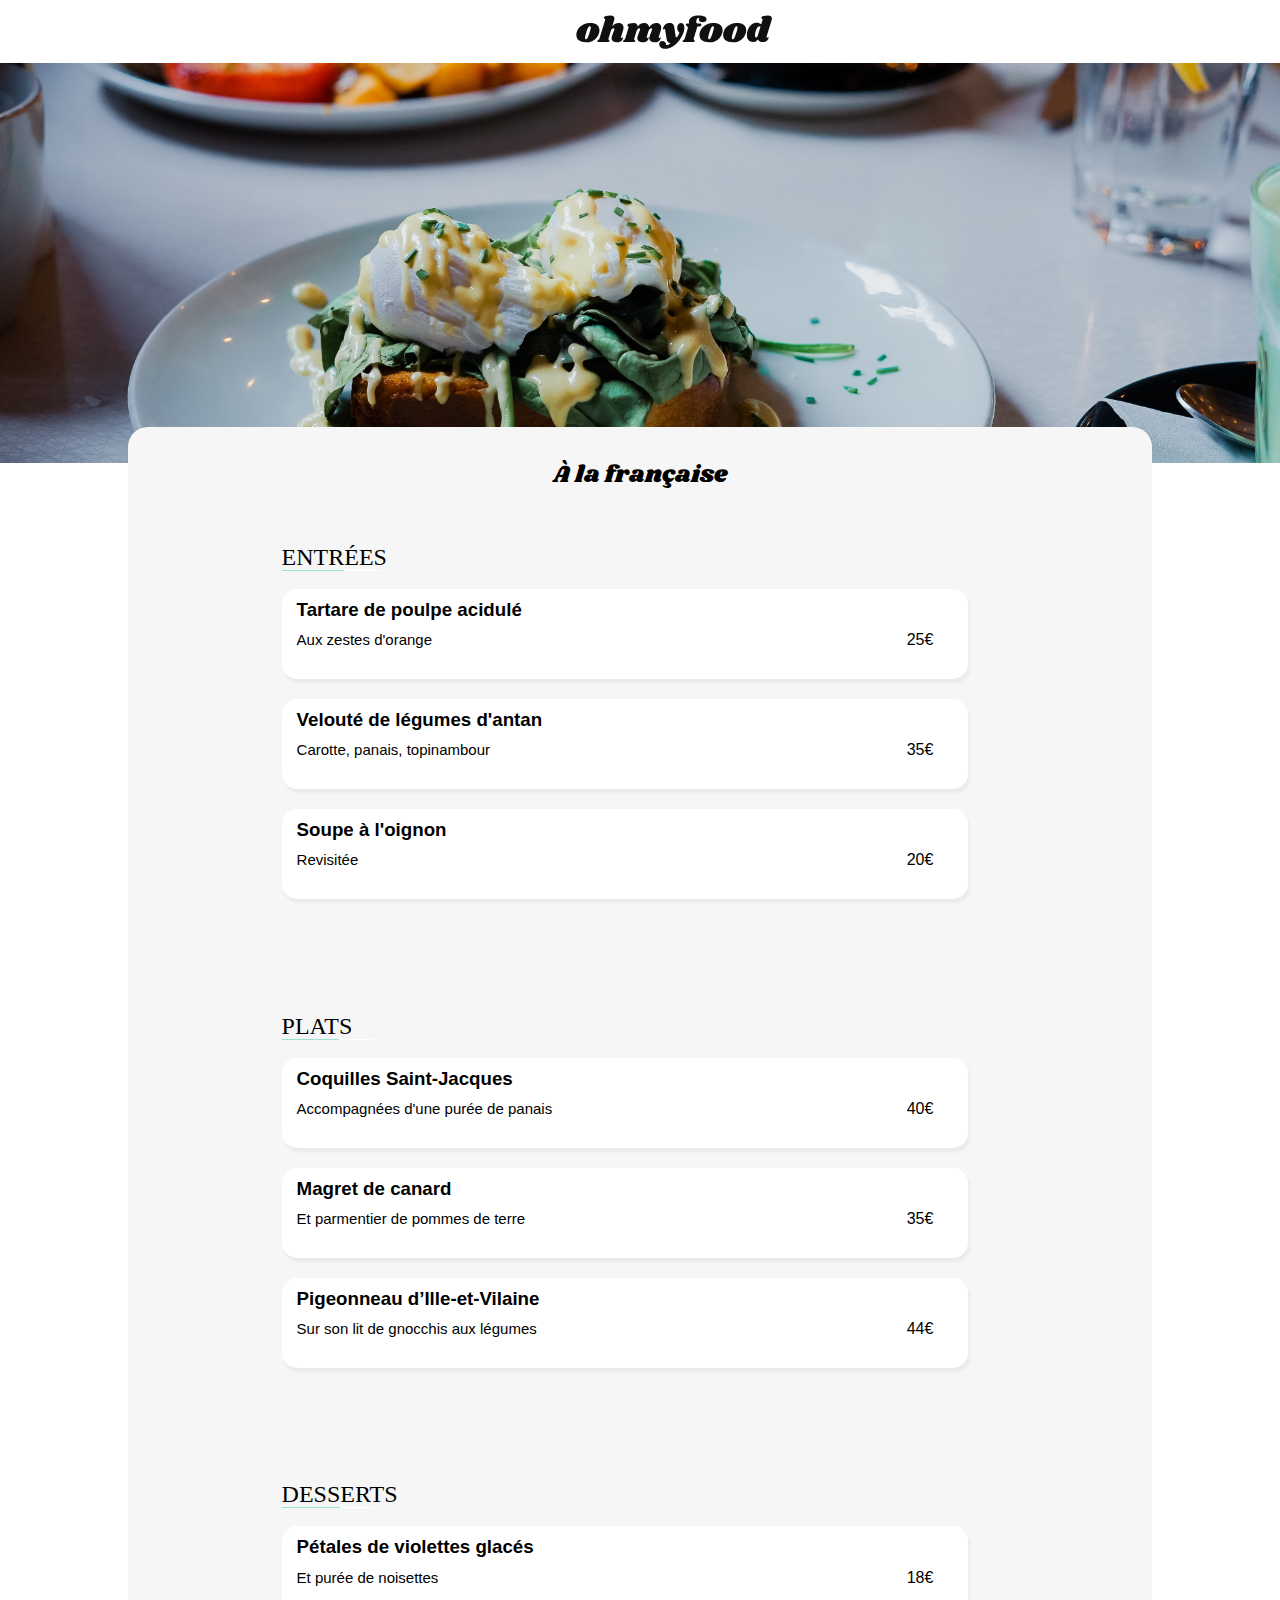
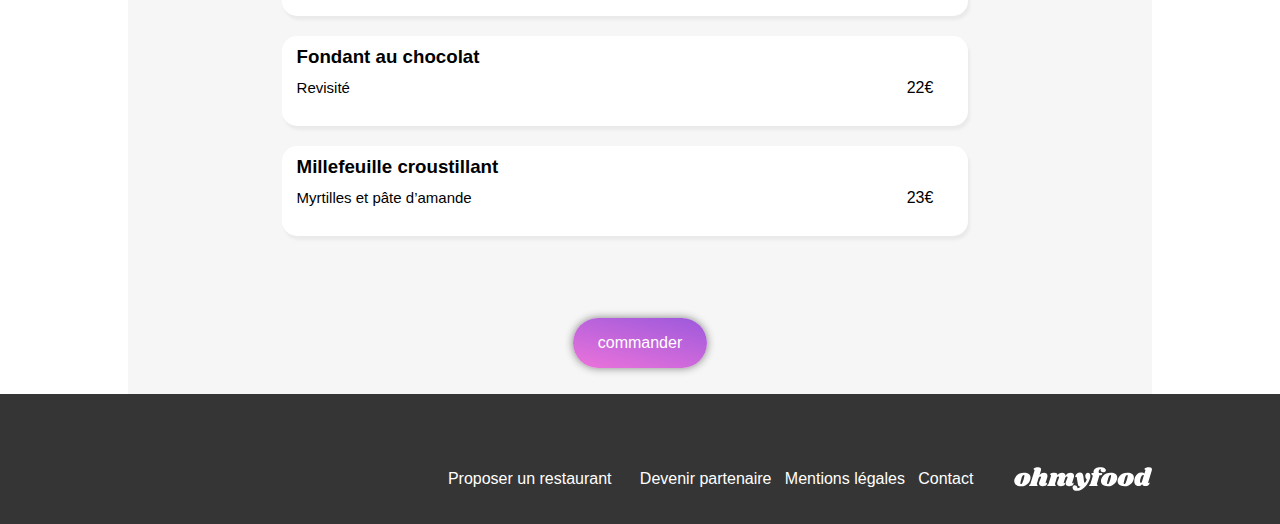
==== commit 8a4a9c55: "last maj : changement de couleur des coeurs des pages sauf index" ====
--- a/OhMyFood/a-la-francaise.html
+++ b/OhMyFood/a-la-francaise.html
@@ -31,8 +31,12 @@
         <section class="restaurant__menu">
             <div class="restaurant__title">
                 <h2>À la française</h2>
-                <i class="fa-regular fa-heart"></i>
-            </div>
+                <input type="checkbox" id="heartToggle" class="heart-toggle">
+                <label for="heartToggle" class="heart">
+                    <i class="fa-solid fa fa-heart"></i>
+                    <i class="fa-regular fa fa-heart"></i>
+                </label>
+            </div>      
             <section class="menu">
                 <h2 class="title">
                     <span class="underline-custom">Entr</span>ées
--- a/OhMyFood/css/style.css
+++ b/OhMyFood/css/style.css
@@ -334,6 +334,9 @@
   }
   .restaurant__menu {
     border-top: 20px;
+    /* Cacher le cœur plein initialement */
+    /* Afficher le cœur vide lorsque la case à cocher est cochée */
+    /* Cacher le cœur vide lorsque la case à cocher est cochée */
   }
   .restaurant__menu .restaurant__title {
     display: flex;
@@ -344,12 +347,31 @@
     margin-top: -40px;
     justify-content: space-between;
   }
+  .restaurant__menu .heart i.fa-solid {
+    color: #e685e0;
+  }
+  .restaurant__menu .heart i.fa-regular {
+    display: none;
+  }
+  .restaurant__menu .heart-toggle {
+    position: absolute;
+    left: -9999px;
+  }
+  .restaurant__menu .heart-toggle:checked + .heart i.fa-regular {
+    display: inline-block;
+  }
+  .restaurant__menu .heart-toggle:checked + .heart i.fa-solid {
+    display: none;
+  }
   .restaurant__menu .restaurant__title i {
-    padding-top: 46px;
+    padding-top: 60px;
+    padding-right: 35px;
   }
   .restaurant__menu .restaurant__title h2 {
     font-family: "Shrikhand", serif;
     font-weight: lighter;
+    padding-left: 5%;
+    font-size: 1.9em;
   }
   .menu__content {
     background-color: white;
@@ -687,14 +709,35 @@
     background-color: #f6f6f6;
     position: relative;
     margin-top: -40px;
-    justify-content: space-between;
+    justify-content: space-evenly;
+  }
+  .heart i.fa-solid {
+    color: #e685e0;
+  }
+  /* Cacher le cœur plein initialement */
+  .heart i.fa-regular {
+    display: none;
+  }
+  .heart-toggle {
+    position: absolute;
+    left: -9999px;
+  }
+  /* Afficher le cœur vide lorsque la case à cocher est cochée */
+  .heart-toggle:checked + .heart i.fa-regular {
+    display: inline-block;
+  }
+  /* Cacher le cœur vide lorsque la case à cocher est cochée */
+  .heart-toggle:checked + .heart i.fa-solid {
+    display: none;
   }
   .restaurant__title i {
     padding-top: 46px;
+    padding-right: 200px;
   }
   .restaurant__title h2 {
     font-family: "Shrikhand", serif;
     font-weight: lighter;
+    padding-left: 25%;
   }
   .menu {
     background-color: #f6f6f6;
@@ -937,7 +980,7 @@
   /*-----------------------  DEUXIEME PARTIE PC --------------------- */
   .retour {
     position: absolute;
-    padding-top: 4px;
+    padding-top: 24px;
     background-color: white;
     border-color: white;
     box-shadow: 0px 0px 0px white;
@@ -1042,18 +1085,37 @@
     background-color: #f6f6f6;
     position: relative;
     margin-top: -40px;
-    justify-content: space-between;
-  }
-  i {
-    padding-top: 39px;
-    position: relative;
-    right: 35%;
+    justify-content: space-around;
+  }
+  .heart i.fa-solid {
+    color: #e685e0;
+  }
+  /* Cacher le cœur plein initialement */
+  .heart i.fa-regular {
+    display: none;
+  }
+  .heart-toggle {
+    position: absolute;
+    left: -9999px;
+  }
+  /* Afficher le cœur vide lorsque la case à cocher est cochée */
+  .heart-toggle:checked + .heart i.fa-regular {
+    display: inline-block;
+  }
+  /* Cacher le cœur vide lorsque la case à cocher est cochée */
+  .heart-toggle:checked + .heart i.fa-solid {
+    display: none;
+  }
+  .restaurant__title i {
+    padding-top: 46px;
+    position: relative;
+    right: 250px;
   }
   .restaurant__title h2 {
     font-family: "Shrikhand", serif;
     font-weight: lighter;
     position: relative;
-    left: 36%;
+    left: 20%;
   }
   .menu {
     background-color: #f6f6f6;
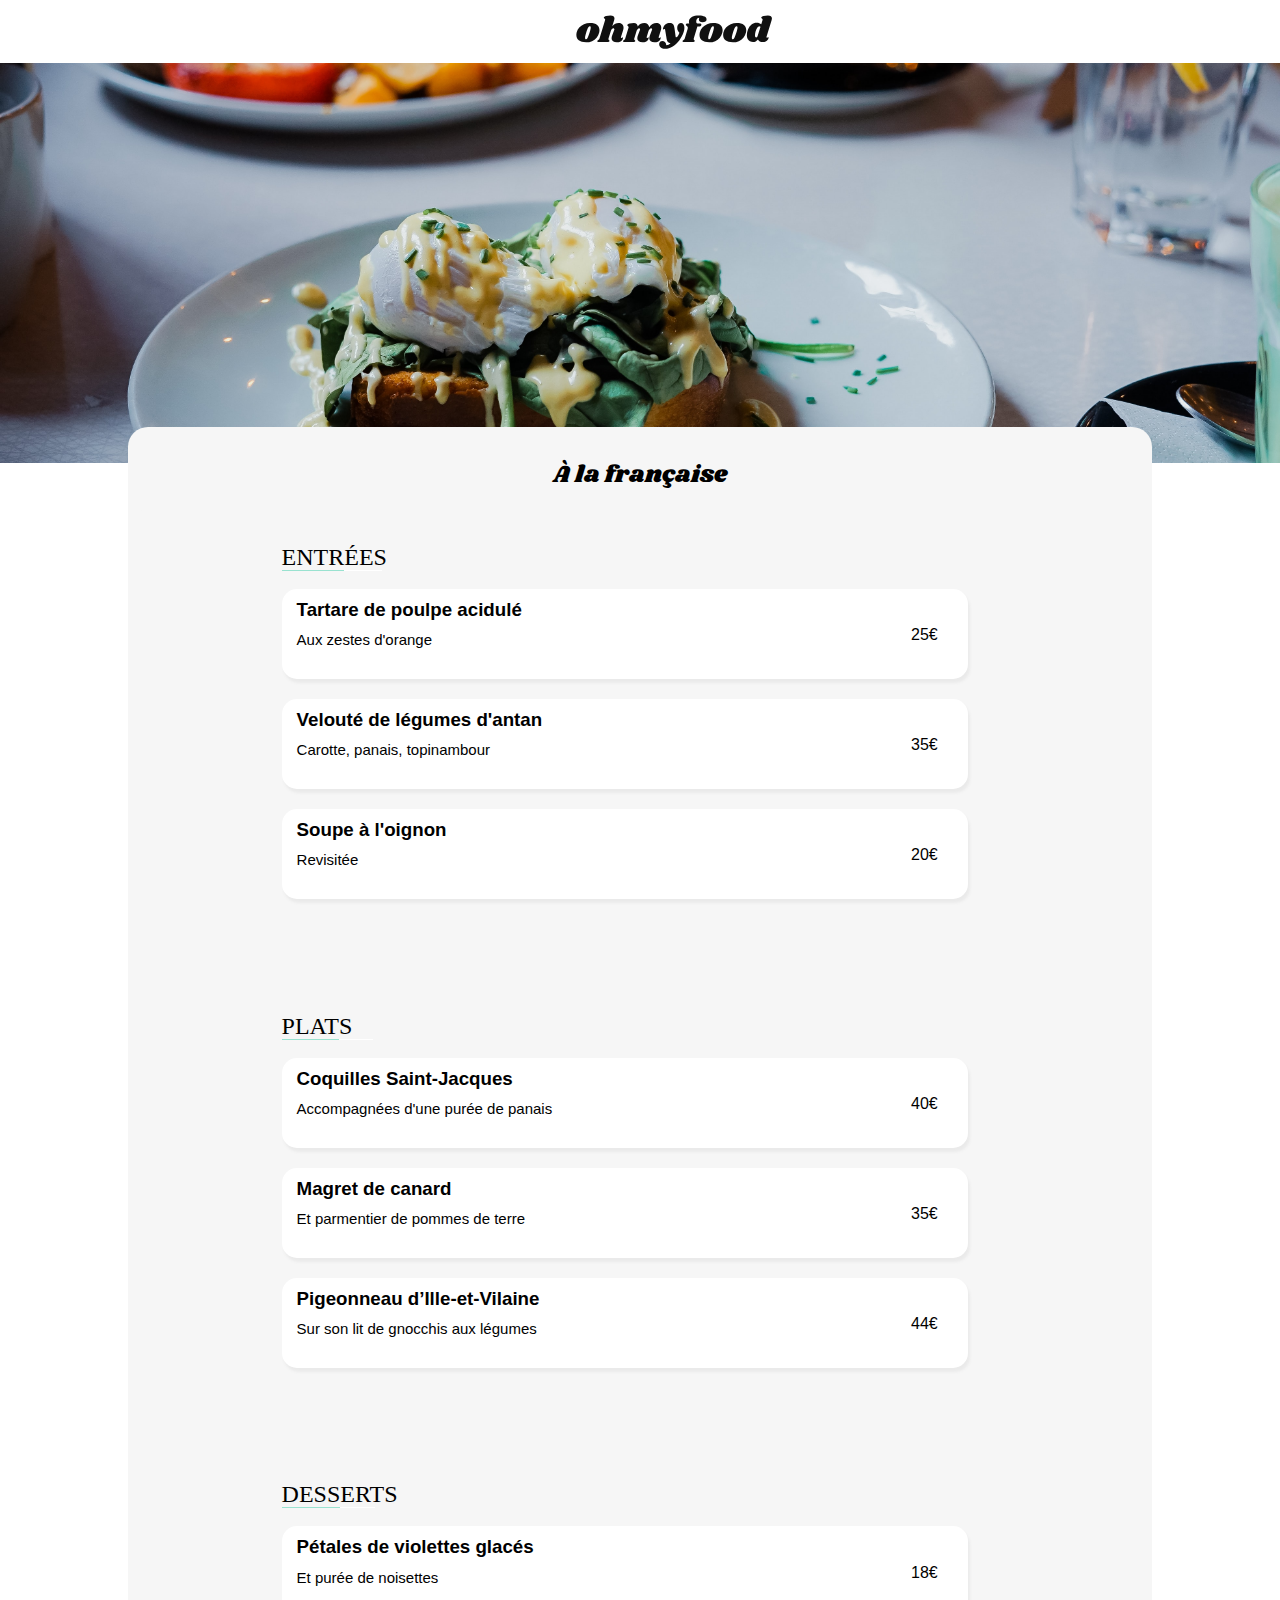
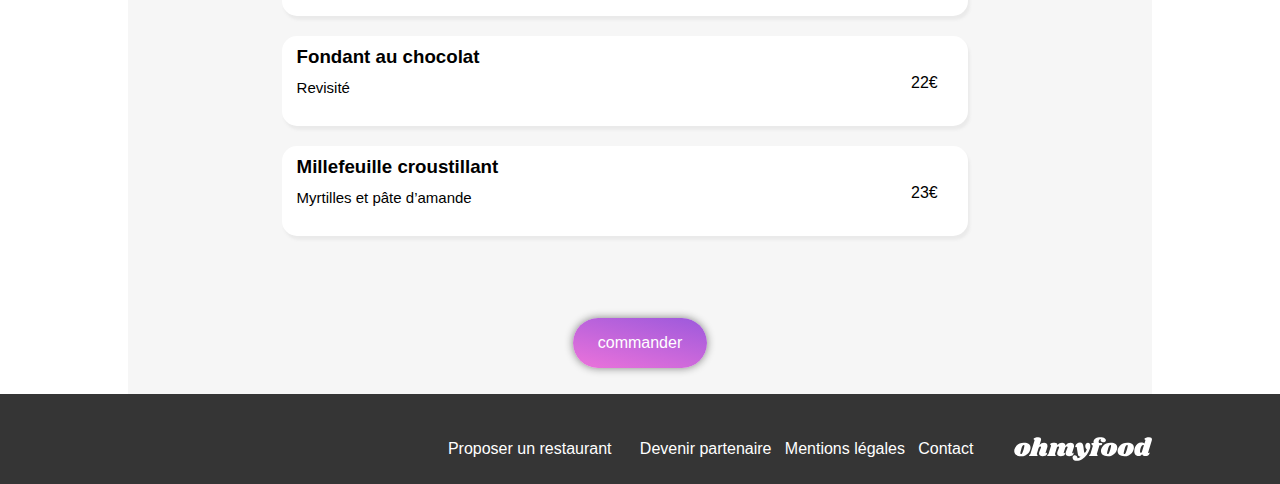
==== commit 6e1e2fac: "derniere maj" ====
--- a/OhMyFood/a-la-francaise.html
+++ b/OhMyFood/a-la-francaise.html
@@ -46,6 +46,11 @@
                     <div class="menu__price__desc">
                         <p>Aux zestes d'orange</p>
                         <div class="price">25€</div>
+                        <div class="icon-container">
+                            <span class="circle-check">
+                                <i class="fa-solid fa-check"></i>
+                            </span>
+                        </div>
                     </div>
                 </article>
                 <article class="menu__content">
@@ -53,6 +58,11 @@
                     <div class="menu__price__desc">
                         <p>Carotte, panais, topinambour</p>
                         <div class="price">35€</div>
+                        <div class="icon-container">
+                            <span class="circle-check">
+                                <i class="fa-solid fa-check"></i>
+                            </span>
+                        </div>
                     </div>
                 </article>
                 <article class="menu__content">
@@ -60,6 +70,11 @@
                     <div class="menu__price__desc">
                         <p>Revisitée</p>
                         <div class="price">20€</div>
+                        <div class="icon-container">
+                            <span class="circle-check">
+                                <i class="fa-solid fa-check"></i>
+                            </span>
+                        </div>
                     </div>
                 </article>
             </section>
@@ -72,6 +87,11 @@
                     <div class="menu__price__desc">
                         <p>Accompagnées d'une purée de panais</p>
                         <div class="price">40€</div>
+                        <div class="icon-container">
+                            <span class="circle-check">
+                                <i class="fa-solid fa-check"></i>
+                            </span>
+                        </div>
                     </div>
                 </article>
                 <article class="menu__content">
@@ -79,6 +99,11 @@
                     <div class="menu__price__desc">
                         <p>Et parmentier de pommes de terre</p>
                         <div class="price">35€</div>
+                        <div class="icon-container">
+                            <span class="circle-check">
+                                <i class="fa-solid fa-check"></i>
+                            </span>
+                        </div>
                     </div>
                 </article>
                 <article class="menu__content">
@@ -86,6 +111,11 @@
                     <div class="menu__price__desc">
                         <p>Sur son lit de gnocchis aux légumes</p>
                         <div class="price">44€</div>
+                        <div class="icon-container">
+                            <span class="circle-check">
+                                <i class="fa-solid fa-check"></i>
+                            </span>
+                        </div>
                     </div>
                 </article>
             </section>
@@ -98,6 +128,11 @@
                     <div class="menu__price__desc">
                         <p>Et purée de noisettes</p>
                         <div class="price">18€</div>
+                        <div class="icon-container">
+                            <span class="circle-check">
+                                <i class="fa-solid fa-check"></i>
+                            </span>
+                        </div>
                     </div>
                 </article>
                 <article class="menu__content">
@@ -105,6 +140,11 @@
                     <div class="menu__price__desc">
                         <p>Revisité</p>
                         <div class="price">22€</div>
+                        <div class="icon-container">
+                            <span class="circle-check">
+                                <i class="fa-solid fa-check"></i>
+                            </span>
+                        </div>
                     </div>
                 </article>
                 <article class="menu__content">
@@ -112,6 +152,11 @@
                     <div class="menu__price__desc">
                         <p>Myrtilles et pâte d’amande</p>
                         <div class="price">23€</div>
+                        <div class="icon-container">
+                            <span class="circle-check">
+                                <i class="fa-solid fa-check"></i>
+                            </span>
+                        </div>
                     </div>
                 </article>
             </section>
@@ -121,7 +166,6 @@
         </div> 
     </main>
     <footer>
-        <footer>
             <img src="images/logo/ohmyfood@2x.svg" alt="logo ohmyfood">
             <div class="footer-nav">
                 <nav>
@@ -135,7 +179,6 @@
                     </ul>
                 </nav>
             </div>
-        </footer>
     </footer>   
 </body>
 </html>--- a/OhMyFood/css/style.css
+++ b/OhMyFood/css/style.css
@@ -59,6 +59,7 @@
     display: flex;
     justify-content: space-between;
     margin-top: -20px;
+    margin-bottom: -15px;
   }
   i {
     padding-right: 15px;
@@ -164,11 +165,13 @@
     border-radius: 50px;
     background: var(--main-color);
     color: white;
-    width: 11px;
-    position: relative;
-    height: 26px;
+    width: 26px;
+    position: relative;
+    height: 23px;
     margin-top: -43px;
     margin-left: -11px;
+    text-align: center;
+    padding-top: 4px;
   }
   .bouton {
     line-height: 50px;
@@ -234,8 +237,29 @@
     box-shadow: 2px 4px 3px black;
     background-color: white;
   }
-  .icon-heart:active {
-    color: red;
+  .heart-index {
+    position: relative;
+    top: -70px;
+    left: 90%;
+  }
+  .heart-index i.fa-solid {
+    color: #e685e0;
+  }
+  /* Cacher le cœur plein initialement */
+  .heart-index i.fa-solid {
+    display: none;
+  }
+  .heart-toggle-index {
+    position: absolute;
+    left: -9999px;
+  }
+  /* Afficher le cœur vide lorsque la case à cocher est cochée */
+  .heart-toggle-index:checked + .heart-index i.fa-solid {
+    display: inline-block;
+  }
+  /* Cacher le cœur vide lorsque la case à cocher est cochée */
+  .heart-toggle-index:checked + .heart-index i.regular {
+    display: none;
   }
   /*     --------------------------------------------------------------------------  LES AUTRES PAGES     -------------------------------------------------------------------------- */
   .retour {
@@ -254,7 +278,10 @@
     height: 220px;
     position: relative;
   }
-  h2, h3, p, .price {
+  h2 {
+    padding-left: 15px;
+  }
+  .restaurant__place {
     padding-left: 15px;
   }
   .menu h2 {
@@ -350,17 +377,17 @@
   .restaurant__menu .heart i.fa-solid {
     color: #e685e0;
   }
-  .restaurant__menu .heart i.fa-regular {
+  .restaurant__menu .heart i.fa-solid {
     display: none;
   }
   .restaurant__menu .heart-toggle {
     position: absolute;
     left: -9999px;
   }
-  .restaurant__menu .heart-toggle:checked + .heart i.fa-regular {
+  .restaurant__menu .heart-toggle:checked + .heart i.fa-solid {
     display: inline-block;
   }
-  .restaurant__menu .heart-toggle:checked + .heart i.fa-solid {
+  .restaurant__menu .heart-toggle:checked + .heart i.regular {
     display: none;
   }
   .restaurant__menu .restaurant__title i {
@@ -385,6 +412,7 @@
   .menu__title {
     margin-top: 12px;
     padding-top: 10px;
+    padding-left: 15px;
   }
   .menu__price__desc {
     display: flex;
@@ -393,9 +421,48 @@
     align-items: baseline;
     margin-top: -23px;
     width: 95%;
+    padding-left: 15px;
   }
   .menu__price__desc p {
     font-size: 15px;
+  }
+  .price {
+    position: absolute;
+    padding-left: 70%;
+  }
+  .menu__content:active .price {
+    transform: translateX(-20px);
+    transition: transform 0.3s ease-in;
+  }
+  .icon-container {
+    border-top-right-radius: 15px;
+    border-bottom-right-radius: 15px;
+    text-align: center;
+    background-color: #99E2D0;
+    color: #99e2d0;
+    width: 72px;
+    height: 71px;
+    position: relative;
+    top: -44px;
+    left: -2.5%;
+    transform: translate(80%);
+    opacity: 0;
+    transition: opacity 0.5s ease, transform 0.5s ease;
+  }
+  .icon-container .circle-check {
+    position: relative;
+    left: 35%;
+    top: 35%;
+    background-color: #fff;
+    width: 28%;
+    height: 28%;
+    border-radius: 15px;
+    display: block;
+  }
+  /* Effet de survol pour l'icône */
+  .menu__content:active .icon-container {
+    opacity: 1; /* Rend l'icône visible lors du survol */
+    transform: translateX(20px); /* Animation de glissement de droite à gauche */
   }
 }
 /*
@@ -416,7 +483,7 @@
   .icon-placeholder i {
     position: absolute;
     left: 43%;
-    top: px;
+    top: 51px;
     transform: translateY(-100%);
     font-size: 20px;
     color: #353535;
@@ -551,6 +618,7 @@
   }
   .restaurant__place {
     font-size: 17px;
+    padding-left: 15px;
   }
   i {
     padding-right: 15px;
@@ -618,7 +686,7 @@
     height: 220px;
     position: relative;
   }
-  h2, h3, p, .price {
+  h2, h3, .price {
     padding-left: 15px;
   }
   .menu h2 {
@@ -745,21 +813,21 @@
     padding-top: 50px;
     padding-bottom: 8%;
   }
-  .menu .menu__content {
+  .menu__content {
     background-color: white;
     height: 70px;
     border-radius: 15px;
-    width: 94%;
-    margin-left: 12px;
+    width: 74%;
+    margin-left: 10%;
     margin-top: 20px;
     padding-bottom: 20px;
     box-shadow: 2px 4px 3px #EAEAEA;
   }
-  .menu .menu__content .menu__title {
+  .menu__title {
     margin-top: 12px;
     padding-top: 10px;
   }
-  .menu .menu__content .menu__price__desc {
+  .menu__price__desc {
     display: flex;
     flex-direction: row;
     justify-content: space-between;
@@ -767,8 +835,51 @@
     margin-top: -23px;
     width: 95%;
   }
-  .menu .menu__content .menu__price__desc p {
+  h3 {
+    padding-left: 25%;
+  }
+  .menu__price__desc p {
     font-size: 15px;
+    padding-left: 25%;
+  }
+  .menu__content .price {
+    position: absolute;
+    left: 66.5%;
+    transition: transform 0.5s ease;
+  }
+  .menu__content:hover .price {
+    transform: translateX(-25px);
+  }
+  /* Styles pour l'icône */
+  .icon-container {
+    border-top-right-radius: 15px;
+    border-bottom-right-radius: 15px;
+    text-align: center;
+    background-color: #99E2D0;
+    color: #99e2d0;
+    width: 100px;
+    height: 94px;
+    position: relative;
+    top: -44px;
+    left: 2.5%;
+    transform: translate(80%);
+    opacity: 0;
+    transition: opacity 0.5s ease, transform 0.5s ease;
+  }
+  .icon-container .circle-check {
+    position: relative;
+    left: 35%;
+    top: 35%;
+    background-color: #fff;
+    width: 28%;
+    height: 28%;
+    border-radius: 15px;
+    display: block;
+  }
+  /* Effet de survol pour l'icône */
+  .menu__content:hover .icon-container {
+    opacity: 1; /* Rend l'icône visible lors du survol */
+    transform: translateX(20px); /* Animation de glissement de droite à gauche */
   }
 }
 /* ----------------------------------------   VERSION DESKTOP ----------------------------------- */
@@ -787,7 +898,7 @@
   }
   .icon-placeholder i {
     position: absolute;
-    left: 46%;
+    left: 45%;
     top: 52px;
     transform: translateY(-100%);
     font-size: 20px;
@@ -926,6 +1037,7 @@
   }
   .restaurant__place {
     font-size: 17px;
+    padding-left: 15px;
   }
   i {
     padding-right: 15px;
@@ -994,7 +1106,7 @@
     height: 400px;
     position: relative;
   }
-  h2, h3, p, .price {
+  h2, h3, .price {
     padding-left: 15px;
   }
   .menu h2 {
@@ -1122,6 +1234,8 @@
     margin-top: -38px;
     padding-top: 50px;
     padding-bottom: 8%;
+    /* Styles pour l'icône */
+    /* Effet de survol pour l'icône */
   }
   .menu h2 {
     padding-left: 15%;
@@ -1150,10 +1264,47 @@
   }
   .menu .menu__price__desc p {
     font-size: 15px;
-  }
-}
-footer {
-  width: 100%;
+    padding-left: 15px;
+  }
+  .menu .menu__content .price {
+    transition: transform 0.5s ease;
+    left: 70%;
+    position: absolute;
+    padding-top: 10px;
+  }
+  .menu .menu__content:hover .price {
+    transform: translateX(-35px);
+  }
+  .menu .icon-container {
+    border-top-right-radius: 15px;
+    border-bottom-right-radius: 15px;
+    text-align: center;
+    background-color: #99E2D0;
+    color: #99e2d0;
+    font-size: 12px;
+    width: 100px;
+    height: 91px;
+    position: relative;
+    top: -46.5px;
+    left: 3.5%;
+    transform: translate(80%);
+    opacity: 0; /* Initialement invisible */
+    transition: opacity 0.5s ease, transform 0.5s ease;
+  }
+  .menu .circle-check {
+    background-color: #F2F2F2;
+    display: block;
+    width: 24px;
+    height: 24px;
+    border-radius: 15px;
+    left: 35%;
+    top: 35%;
+    position: relative;
+  }
+  .menu .menu__content:hover .icon-container {
+    opacity: 1; /* Rend l'icône visible lors du survol */
+    transform: translateX(20px); /* Animation de glissement de droite à gauche */
+  }
 }
 footer img {
   padding-left: 7%;
